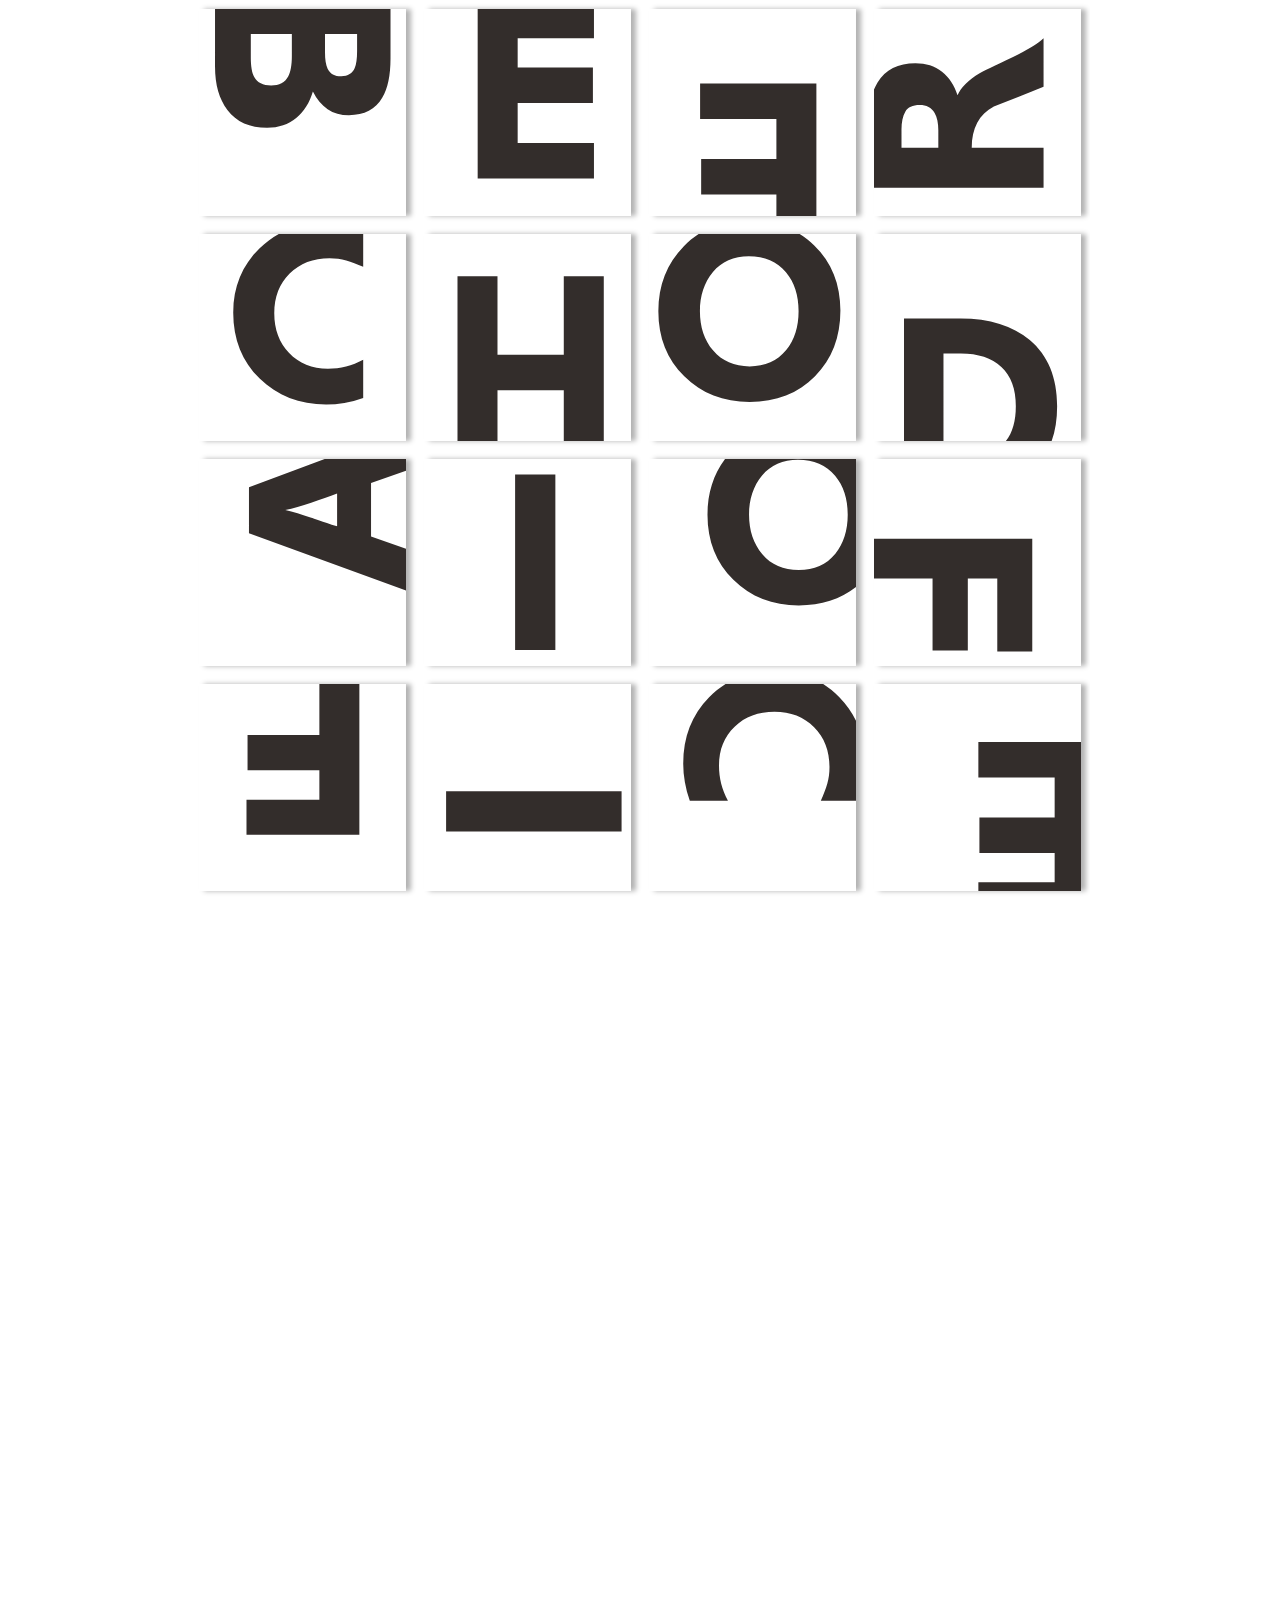
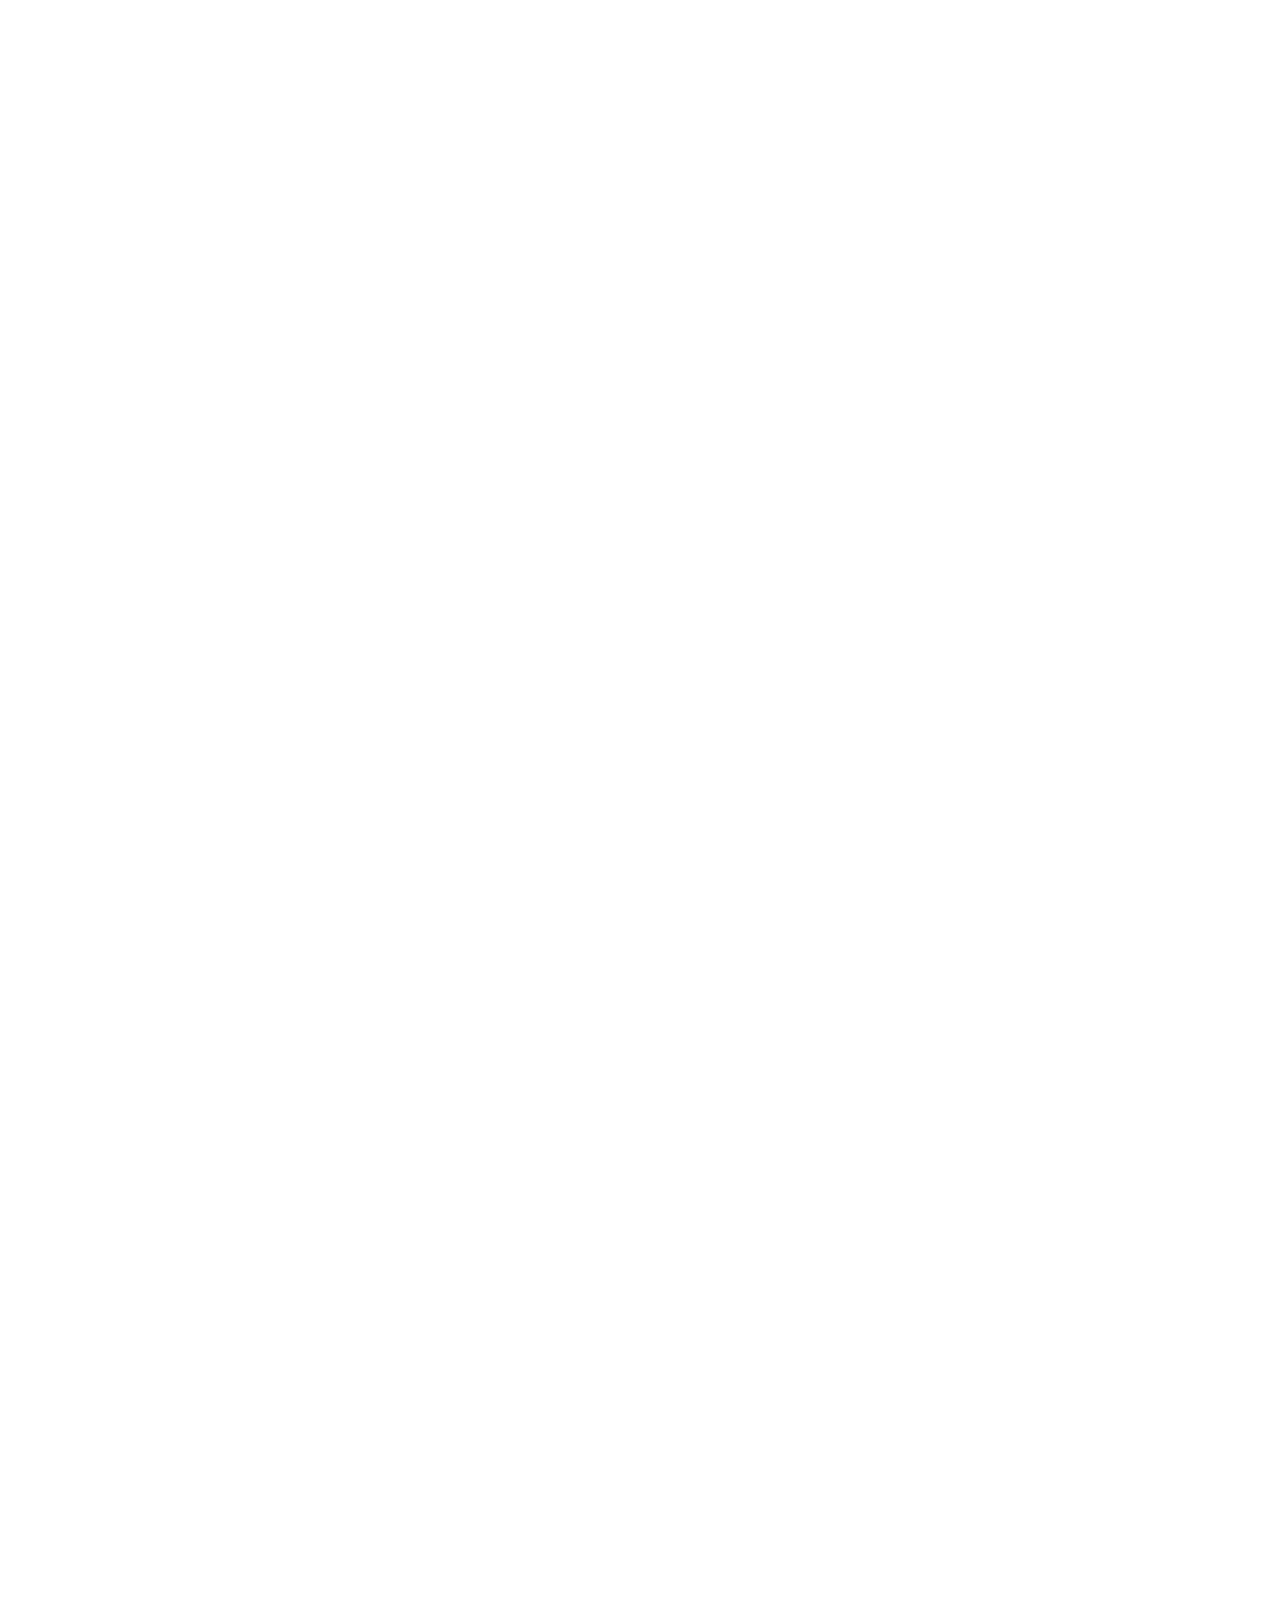
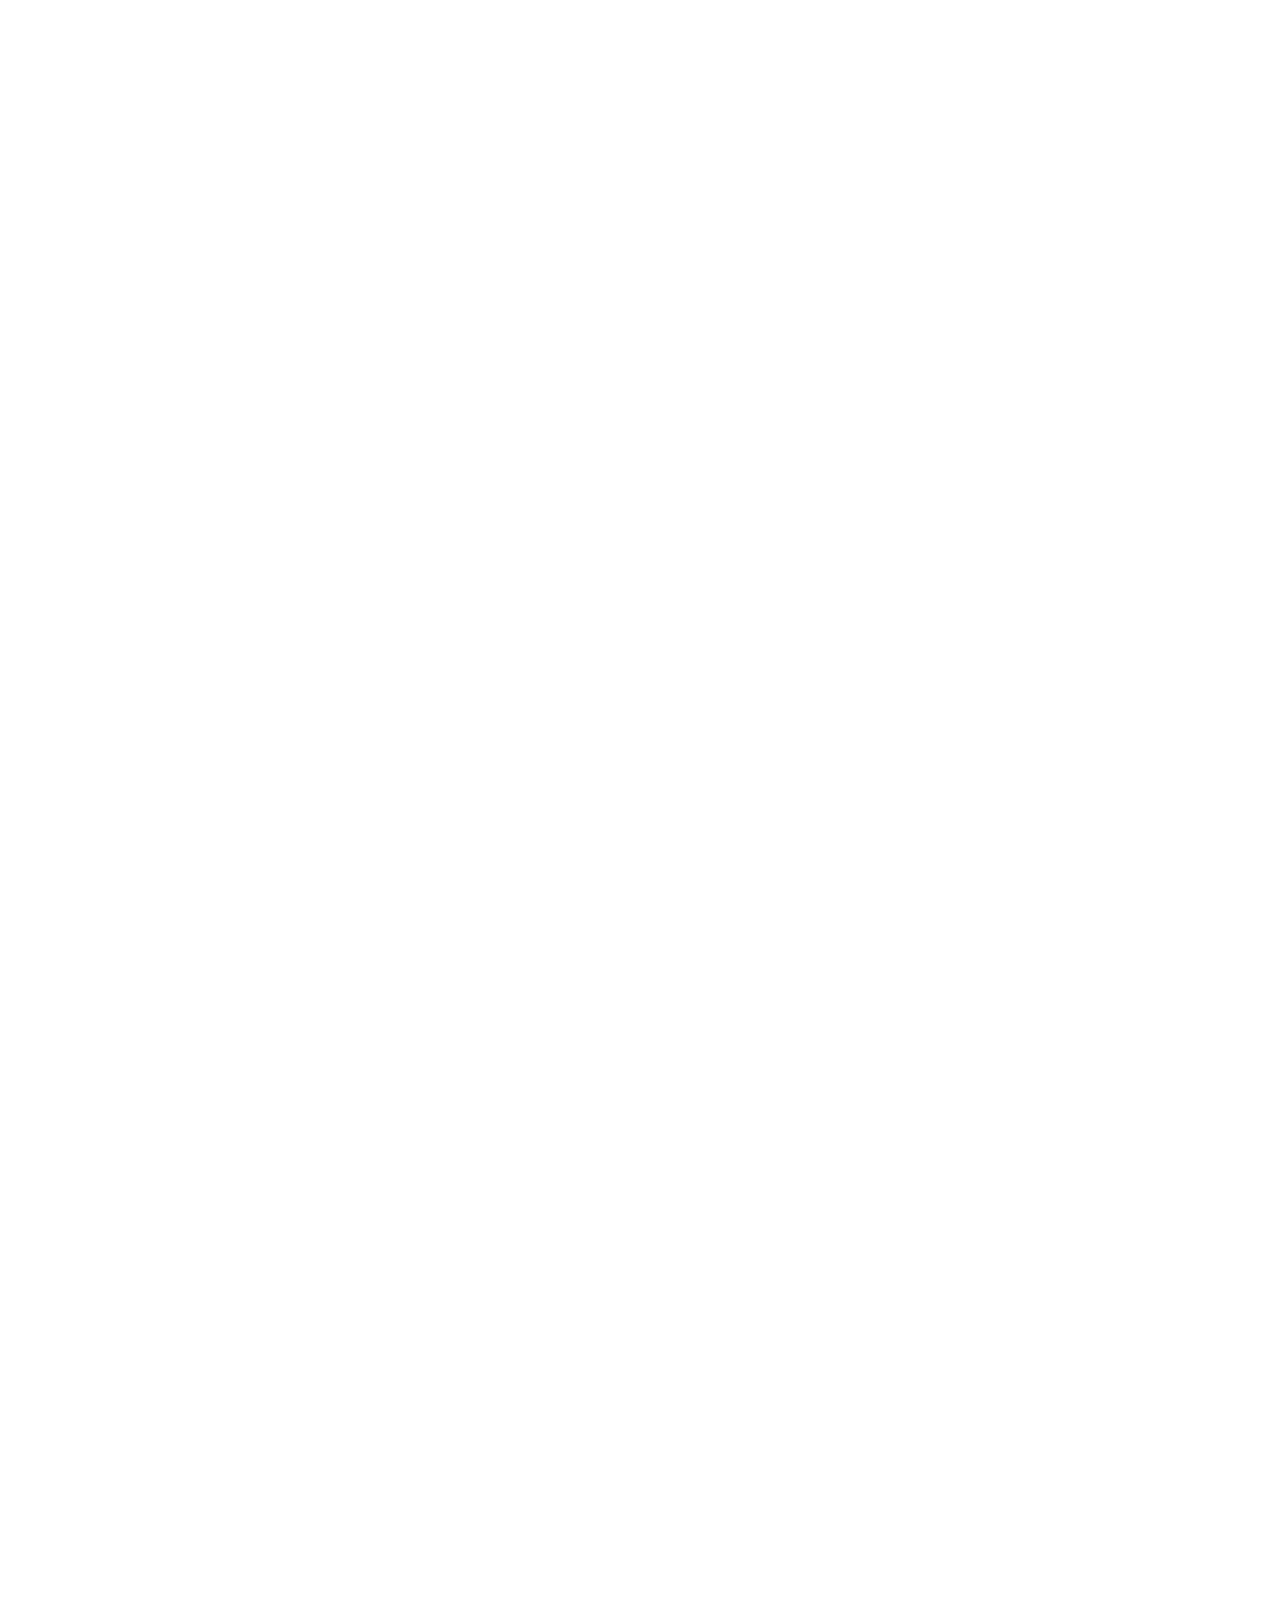
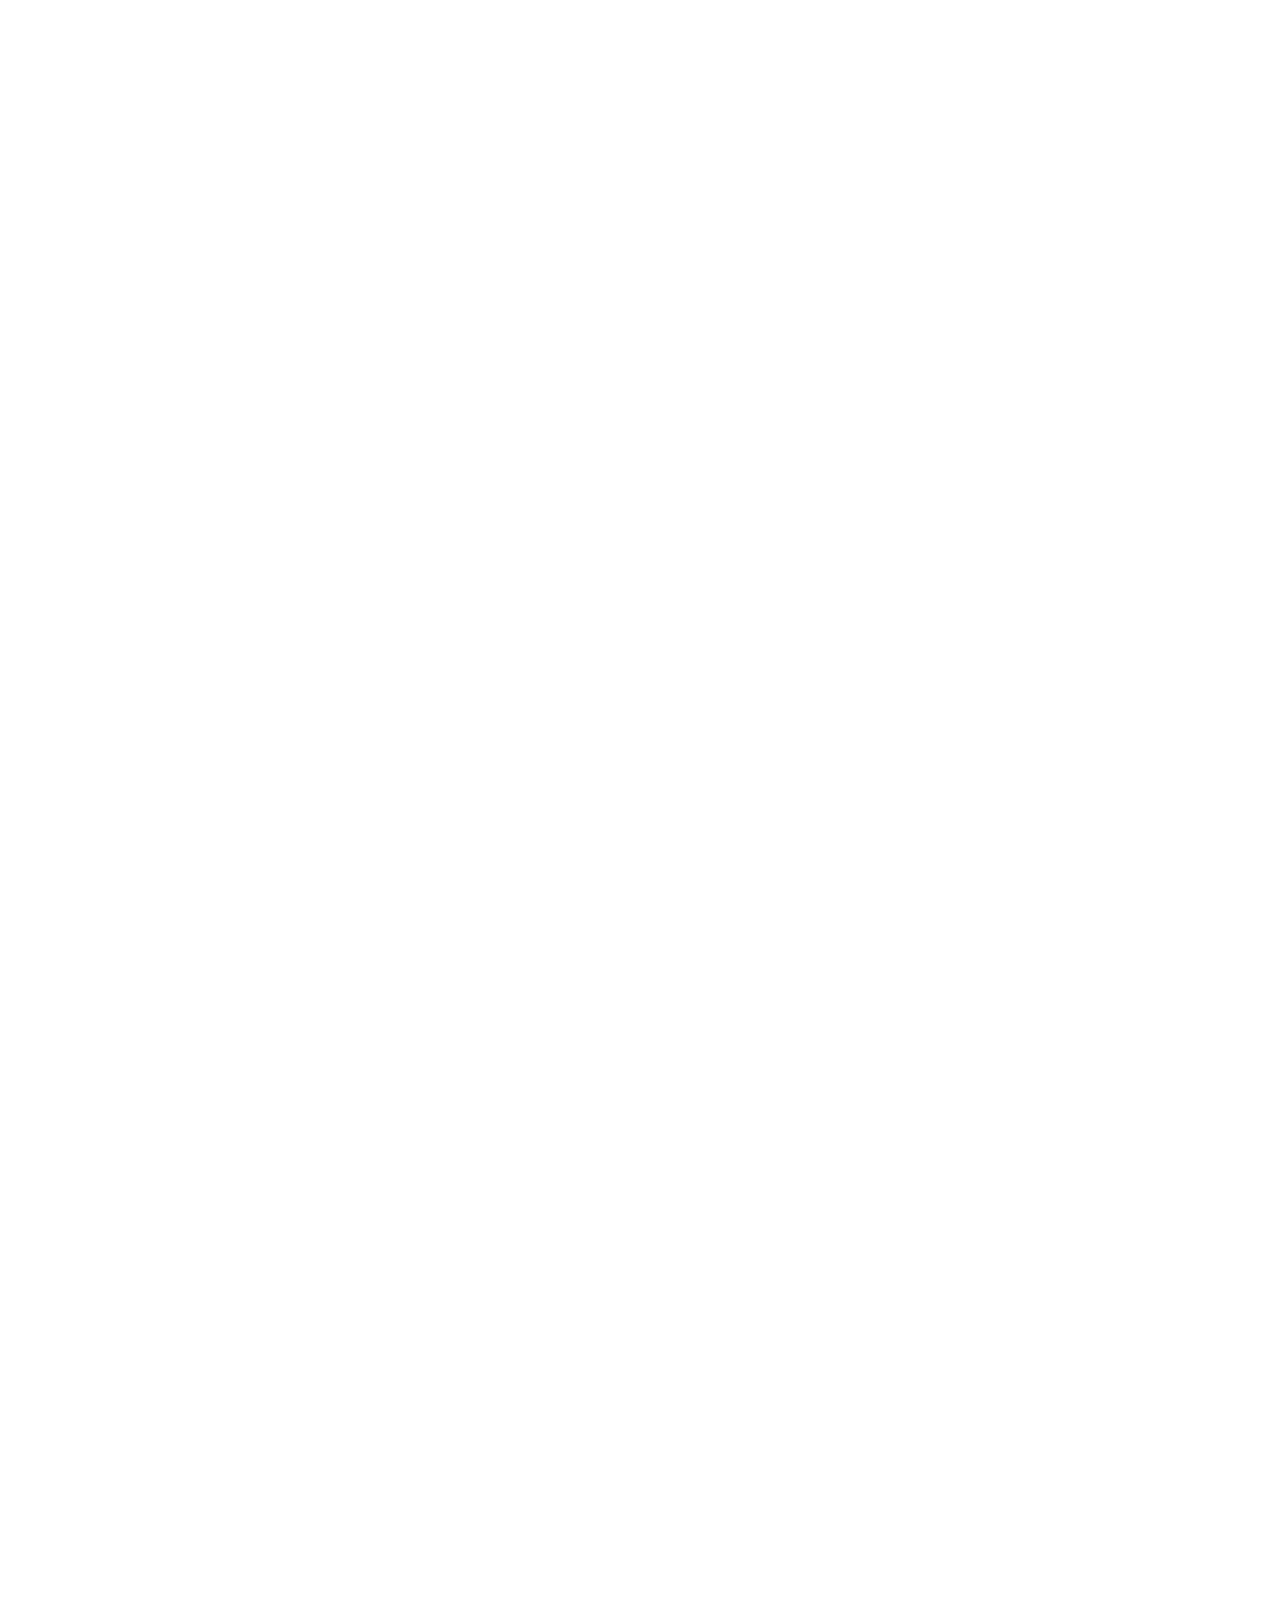
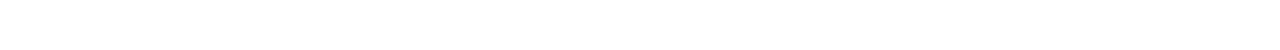
==== index2.html @ d2682ed7 "c" ====
<!DOCTYPE html PUBLIC "-//W3C//DTD XHTML 1.1//EN" "http://www.w3.org/TR/xhtml11/DTD/xhtml11.dtd">
<html xmlns="http://www.w3.org/1999/xhtml" xml:lang="ja">

<head>
    <meta charset="UTF-8">
    <meta name="viewport" content="width=device-width, initial-scale=1.0">
    <meta http-equiv="X-UA-Compatible" content="ie=edge">
    <meta http-equiv="content-language" content="ja">
    <script src="https://cdnjs.cloudflare.com/ajax/libs/jquery/3.2.1/jquery.min.js"></script>
    <script src="./main.js"></script>
    <link href="./style.css" rel="stylesheet">
    <!-- <link href="impress.js/css/impress-demo.css" rel="stylesheet" /> -->
    <link href="https://fonts.googleapis.com/css?family=Comfortaa" rel="stylesheet">
    <script>
        /* ピッチインピッチアウトによる拡大縮小を禁止 */
        document.documentElement.addEventListener('touchstart', function (e) {
            if (e.touches.length >= 2) { e.preventDefault(); }
        }, { passive: false });
        /* ダブルタップによる拡大を禁止 */
        var t = 0;
        document.documentElement.addEventListener('touchend', function (e) {
            var now = new Date().getTime();
            if ((now - t) < 350) {
                e.preventDefault();
            }
            t = now;
        }, false);
    </script>
    <style>
        body,
        input,
        textarea,
        select {
            /* 入力欄にフォーカスが当たっても拡大しない */
            font-size: 17px;
        }
    </style>
</head>

<body>
    <div id="impress">
        <div id="slide1" class="step" data-x="0" data-y="0">
            <!-- <q>Aren’t you just <b>bored</b> with all those slides-based presentations?</q> -->
            <!-- <iframe src="index.html" frameborder="0"></iframe> -->
            <center>
                <div class="panel">
                    <div class="row">
                        <div onclick="toggle(0,0);" class="block b1">
                            <a href="#anchor"></a>
                            <div class="svg-wrapper">
                                <img src="asset/img/brco-1.svg" alt="B">
                            </div>
                        </div>
                        <div onclick="toggle(1,0);" class="block b1">
                            <a href="#anchor"></a>
                            <div class="svg-wrapper">
                                <img src="asset/img/brco-2.svg" alt="E">

                                <!--                   <object type="image/svg"  data="https://dl.dropbox.com/s/feq2gaag3vxsv3z/brco-2.svg"></object> -->
                                <!--                   <svg class="icon"><use xlink:href="#svg7544"/></svg> -->
                            </div>
                        </div>
                        <div onclick="toggle(2,0);" class="block b1">
                            <a href="#anchor"></a>
                            <div class="svg-wrapper">
                                <img src="asset/img/brco-3.svg?dl=0" alt="E">
                            </div>
                        </div>
                        <div onclick="toggle(3,0);" class="block b1">
                            <a href="#anchor"></a>
                            <div class="svg-wrapper">
                                <img src="asset/img/brco-4.svg?dl=0" alt="E">
                            </div>
                        </div>
                    </div>
                    <div class="row">
                        <div onclick="toggle(0,1);" class="block b1">
                            <a href="#anchor"></a>
                            <div class="svg-wrapper">
                                <img src="asset/img/brco-5.svg?dl=0" alt="E">
                            </div>
                        </div>
                        <div onclick="toggle(1,1);" class="block b1">
                            <a href="#anchor"></a>
                            <div class="svg-wrapper">
                                <img src="asset/img/brco-6.svg?dl=0" alt="E">
                            </div>
                        </div>
                        <div onclick="toggle(2,1);" class="block b1">
                            <a href="#anchor"></a>
                            <div class="svg-wrapper">
                                <img src="asset/img/brco-7.svg?dl=0" alt="E">
                            </div>
                        </div>
                        <div onclick="toggle(3,1);" class="block b1">
                            <a href="#anchor"></a>
                            <div class="svg-wrapper">
                                <img src="asset/img/brco-8.svg?dl=0" alt="E">
                            </div>
                        </div>
                    </div>
                    <div class="row">
                        <div onclick="toggle(0,2);" class="block b1">
                            <a href="#anchor"></a>
                            <div class="svg-wrapper">
                                <img src="asset/img/brco-9.svg?dl=0" alt="E">
                            </div>
                        </div>
                        <div onclick="toggle(1,2);" class="block b1">
                            <a href="#anchor"></a>
                            <div class="svg-wrapper">
                                <img src="asset/img/brco-10.svg?dl=0" alt="E">
                            </div>
                        </div>
                        <div onclick="toggle(2,2);" class="block b1">
                            <a href="#anchor"></a>
                            <div class="svg-wrapper">
                                <img src="asset/img/brco-11.svg?dl=0" alt="E">
                            </div>
                        </div>
                        <div onclick="toggle(3,2);" class="block b1">
                            <a href="#anchor"></a>
                            <div class="svg-wrapper">
                                <img src="asset/img/brco-12.svg?dl=0" alt="E">
                            </div>
                        </div>
                    </div>
                    <div class="row">
                        <div onclick="toggle(0,3);" class="block b1">
                            <a href="#anchor"></a>
                            <div class="svg-wrapper">
                                <img src="asset/img/brco-13.svg?dl=0" alt="E">
                            </div>
                        </div>
                        <div onclick="toggle(1,3);" class="block b1">
                            <a href="#anchor"></a>
                            <div class="svg-wrapper">
                                <img src="asset/img/brco-14.svg?dl=0" alt="E">
                            </div>
                        </div>
                        <div onclick="toggle(2,3);" class="block b1">
                            <a href="#anchor"></a>
                            <div class="svg-wrapper">
                                <img src="asset/img/brco-15.svg?dl=0" alt="E">
                            </div>
                        </div>
                        <div onclick="toggle(3,3);" class="block b1">
                            <a href="#anchor"></a>
                            <div class="svg-wrapper">
                                <img src="asset/img/brco-16.svg?dl=0" alt="E">
                            </div>
                        </div>
                    </div>
                </div>
            </center>
        </div>
        <div id="slide2" class="step" data-x="850" data-y="3000" data-rotate="90" data-scale="5">
            <center>
                <span class="try">then you should try</span>
                <h1>impress.js<sup>*</sup></h1>
                <span class="footnote"><sup>*</sup> no rhyme intended</span>
            </center>
        </div>
        <div id="slide3" class="step" data-x="3500" data-y="2100" data-rotate="180" data-scale="6">
            <section>
                <h2>
                    Beer chodai officeについて
                </h2>
            </section>
        </div>

        <div id="slide4" class="step" data-x="2825" data-y="2325" data-z="-3000" data-rotate="300" data-scale="1">
            <section>
                <h2>
                    増永進之介、yoco tune プロフィール
                </h2>
            </section>
        </div>

        <div id="slide5" class="step" data-x="3500" data-y="-850" data-z="0" data-rotate="270" data-scale="6">
            <section>
                <h2 id="anchor">
                    業務内容、料金表
                </h2>
            </section>
        </div>

        <div id="slide6" class="step" data-x="6700" data-y="-300" data-scale="6">
            <section>
                <h2>
                    グッズページ
                </h2>
            </section>
        </div>

        <div id="slide7" class="step" data-x="6300" data-y="2000" data-rotate="20" data-scale="4">
            <section>
                <h2>
                    会社概要
                </h2>
            </section>
        </div>

        <div id="slide8" class="step" data-x="6000" data-y="4000" data-scale="2">
            <section>
                <h2>
                    ｔｕｎｅ投稿ページ（インスタ併用）
                </h2>
                <div class="insta-card"></div>
            </section>
        </div>

        <div id="slide9" class="step" data-x="6200" data-y="4300" data-z="-100" data-rotate-x="-40" data-rotate-y="10"
            data-scale="2">
            <section>
                <h2>
                    最新情報・ブログ的イメージ
                </h2>
            </section>
        </div>

        <div id="slide10" class="step" data-x="3000" data-y="1500" data-z="0" data-scale="10">
            <section>
                <h2>
                    イベント情報
                </h2>
            </section>
        </div>

        <div id="slide11" class="step" data-x="-3500" data-y="-2100" data-rotate="-180" data-scale="-6">
            <section>
                <h2>
                    過去の仕事紹介
                </h2>
            </section>
        </div>

        <div id="slide12" class="step" data-x="-2825" data-y="-2325" data-z="3000" data-rotate="-300" data-scale="-1">
            <section>
                <h2>
                    問い合わせ先
                </h2>
            </section>
        </div>
    </div>
    <script src="impress.js/js/impress.js"></script>
    <script>impress().init();</script>

</body>

</html>
---- style.css ----
html, body {
    font-family: Impact,-apple-system-body, BlinkMacSystemFont, "Helvetica Neue", "Hiragino Sans", "Hiragino Kaku Gothic ProN", "Noto Sans Japanese", "游ゴシック  Medium", "Yu Gothic Medium", "メイリオ", meiryo, sans-serif; 
    height:100%;
  }
  
  h1,h2{
    margin-top:10px;
  }
  
  section {
    clear:both;
    text-align:center;
    position: relative;
    height:100%;
    margin:auto;
    display:block;
    text-align:center;
  }
  center {
    position: absolute;
    left: 0px;
    right: 0px;
    top: 0px;
    bottom: 0px;
    margin: auto;
    max-width: 100%;
    max-height: 100%;
    text-align:center;
    display:table-cell;
    vertical-align: middle;
  }
  
  .container {
    text-align:center;
  }
  /* This text is in Impact */
  .panel { 
      font-family: Impact,Haettenschweiler
      ,Franklin Gothic Bold,Charcoal
      ,Helvetica Inserat
      ,Bitstream Vera Sans Bold
      ,Arial Black,sans serif; 
    font-size: 30vh;
    margin: 0 auto;
    display: block;
    width: 100%;
    max-width:100vh;
    overflow: hidden;
    overflow-x: hidden;
    user-select: none;
    display: inline-block;
    text-align:center;
    position: relative;
    top: 50%;
    -webkit-transform: translateY(-50%); /* Safari用 */
    transform: translateY(-50%);
  }
    
    .row {
      width: 100wmin;
      perspective: 600px;
      overflow: hidden;
      overflow-x: hidden;
    }

  .block {  
    transition: background-color 0.3s, transform 0.2s;
    height: 23%;
    width: 23%;
    margin: 1%;
    float: left;
    overflow: hidden;
    overflow-x: hidden;
    display: inline-block;
    position: relative;
    z-index:-10;
  }
    
  .b1 {
    transform: rotateY(0deg);
    background-color: #000000;
    color:#ffffff;
    box-shadow: 5px 0px 5px 0px rgba(0,0,0,0.3);
  }
    
  .b2 {
    transform: rotateY(180deg);
    background-color: #ffffff;
    box-shadow: 5px 0px 5px 0px rgba(0,0,0,0.3);
  }
  /*   span.blockChar{
        position: absolute;
        top: 0.5em;
        left: 0.7em;
        margin: -0.5em;
        display:block;
        position: absolute;
    } */
      
  .b1:hover {
    background-color: #444444;
    cursor: pointer;
  }
  
  .b2:hover {
    background-color: #bbbbbb;
    cursor: pointer;
  }
  
  .title {
    width: 200px;
    height: 50px;
    color: #ffffff;
    font-size: 55px;
    font-weight: bold;
    font-family: "Comfortaa", Arial;
    display: table-cell;
    vertical-align: middle;
  }
  
  .button {
    cursor: pointer;
    width: 200px;
    height: 50px;
    background-color: #000000;
    border-color: #ffffff;
    border-style: solid;
    border-width: 5px;
    color: #ffffff;
    font-size: 25px;
    font-weight: bold;
    font-family: "Comfortaa", Arial;
    display: table-cell;
    vertical-align: middle;
    border-radius: 5px;
    transition: background-color 0.3s, color 0.3s;
  }
  
  .button:hover {
    background-color: #ffffff;
    color: #000000;
  }
  
  .sidetable {
    padding: 30px 0px;
    height: 200px;
  }
  
  
  #moves {
    width: 200px;
    height: 50px;
    color: #aaaaaa;
    font-size: 30px;
    font-weight: bold;
    font-family: "Comfortaa", Arial;
    display: table-cell;
    vertical-align: middle;
  }
  
  #scrolltop {
    background: rgba(0,0,0,.7);
    text-align: center;
    color: #fff;
    padding: 10px;
    position: fixed;
    right: 15px;
    z-index: 100;
  }
  
  /* インスタカード */
  .insta-card {
  }
  /* */
  .card .card-img-top  {
      box-shadow: 0px 0px 1px 1px rgba(0,0,0,0.1);
  /*     height: 23wmin; */
      width: 23%;
  /*     margin:5px; */
      float: left;
      transition: all 0.5s linear;
      border-top-left-radius: 27%;
      border-top-right-radius: 32%;
      border-bottom-left-radius: 34%;
      border-bottom-right-radius: 26%;  
  }
  .card .card-img-top:hover {
      border-top-left-radius: 0%;
      border-top-right-radius: 0%;
      border-bottom-left-radius: 0%;
      border-bottom-right-radius: 0%;  
  }
  
  .svg-wrapper{
    position: relative;
    width: 100%;
    padding-top: 100%;
  }
  .svg-wrapper svg {
      position: absolute;
      top: 0;
      left: 0;
      width: 100%;
      height: 100%;
    transform-box: fill-box;
  }
  .svg-wrapper img {
      position: absolute;
      top: 0;
      left: 0;
      width: 100%;
      height: 100%;
    transform-box: fill-box;
  }
  .svg-wrapper object {
      position: absolute;
      top: 0;
      left: 0;
      width: 100%;
      height: 100%;
    transform-box: fill-box;
  }
  
.project-list_title {
  text-align: center;
  position: relative;
}
section::before {
  content: '';
  position: relative;
  display: block;
  width: 1px;
  height: 70px;
  margin: 25px auto 0;
  background-color: #D1D1D1;
}

section::after {
  content: '';
  position: relative;
  display: block;
  width: 1px;
  height: 70px;
  margin: 25px auto 0;
  background-color: #D1D1D1;
}

/* to impress */
.step {
  opacity: 0;
  transition: opacity 1s;
  position: relative;
  /* width: 900px; */
  width: 100vw;
  /* padding: 40px; */
  /* margin: 20px auto; */
  margin: 0 auto;
  max-width:100vh;
  height:100vh;
  top: 50%;
  -webkit-transform: translateY(-50%); /* Safari用 */
  transform: translateY(-50%);

  -webkit-box-sizing: border-box;
  -moz-box-sizing:    border-box;
  -ms-box-sizing:     border-box;
  -o-box-sizing:      border-box;
  box-sizing:         border-box;
  font-family: 'PT Serif', georgia, serif;
  -webkit-overflow-scrolling: scroll;
  overflow: scroll;
}
.step.active {
  opacity: 1
}
---- impress.js/css/impress-demo.css ----
/*
    So you like the style of impress.js demo?
    Or maybe you are just curious how it was done?

    You couldn't find a better place to find out!

    Welcome to the stylesheet impress.js demo presentation.

    Please remember that it is not meant to be a part of impress.js and is
    not required by impress.js.
    I expect that anyone creating a presentation for impress.js would create
    their own set of styles.

    But feel free to read through it and learn how to get the most of what
    impress.js provides.

    And let me be your guide.

    Shall we begin?
*/


/*
    We start with a good ol' reset.
    That's the one by Eric Meyer http://meyerweb.com/eric/tools/css/reset/

    You can probably argue if it is needed here, or not, but for sure it
    doesn't do any harm and gives us a fresh start.
*/

html, body, div, span, applet, object, iframe,
h1, h2, h3, h4, h5, h6, p, blockquote, pre,
a, abbr, acronym, address, big, cite, code,
del, dfn, em, img, ins, kbd, q, s, samp,
small, strike, strong, sub, sup, tt, var,
b, u, i, center,
dl, dt, dd, ol, ul, li,
fieldset, form, label, legend,
table, caption, tbody, tfoot, thead, tr, th, td,
article, aside, canvas, details, embed,
figure, figcaption, footer, header, hgroup,
menu, nav, output, ruby, section, summary,
time, mark, audio, video {
    margin: 0;
    padding: 0;
    border: 0;
    font-size: 100%;
    font: inherit;
    vertical-align: baseline;
}

/* HTML5 display-role reset for older browsers */
article, aside, details, figcaption, figure,
footer, header, hgroup, menu, nav, section {
    display: block;
}
body {
    line-height: 1;
}
ol, ul {
    list-style: none;
}
blockquote, q {
    quotes: none;
}
blockquote:before, blockquote:after,
q:before, q:after {
    content: '';
    content: none;
}

table {
    border-collapse: collapse;
    border-spacing: 0;
}

/*
    Now here is when interesting things start to appear.

    We set up <body> styles with default font and nice gradient in the background.
    And yes, there is a lot of repetition there because of -prefixes but we don't
    want to leave anybody behind.
*/
body {
    font-family: 'PT Sans', sans-serif;
    min-height: 740px;

    background: rgb(215, 215, 215);
    background: -webkit-gradient(radial, 50% 50%, 0, 50% 50%, 500, from(rgb(240, 240, 240)), to(rgb(190, 190, 190)));
    background: -webkit-radial-gradient(rgb(240, 240, 240), rgb(190, 190, 190));
    background:    -moz-radial-gradient(rgb(240, 240, 240), rgb(190, 190, 190));
    background:     -ms-radial-gradient(rgb(240, 240, 240), rgb(190, 190, 190));
    background:      -o-radial-gradient(rgb(240, 240, 240), rgb(190, 190, 190));
    background:         radial-gradient(rgb(240, 240, 240), rgb(190, 190, 190));
}

/*
    Now let's bring some text styles back ...
*/
b, strong { font-weight: bold }
i, em { font-style: italic }

/*
    ... and give links a nice look.
*/
/* a {
    color: inherit;
    text-decoration: none;
    padding: 0 0.1em;
    background: rgba(255,255,255,0.5);
    text-shadow: -1px -1px 2px rgba(100,100,100,0.9);
    border-radius: 0.2em;

    -webkit-transition: 0.5s;
    -moz-transition:    0.5s;
    -ms-transition:     0.5s;
    -o-transition:      0.5s;
    transition:         0.5s;
}

a:hover,
a:focus {
    background: rgba(255,255,255,1);
    text-shadow: -1px -1px 2px rgba(100,100,100,0.5);
} */

/*
    Because the main point behind the impress.js demo is to demo impress.js
    we display a fallback message for users with browsers that don't support
    all the features required by it.

    All of the content will be still fully accessible for them, but I want
    them to know that they are missing something - that's what the demo is
    about, isn't it?

    And then we hide the message, when support is detected in the browser.
*/

.fallback-message {
    font-family: sans-serif;
    line-height: 1.3;

    width: 780px;
    padding: 10px 10px 0;
    margin: 20px auto;

    border: 1px solid #E4C652;
    border-radius: 10px;
    background: #EEDC94;
}

.fallback-message p {
    margin-bottom: 10px;
}

.impress-supported .fallback-message {
    display: none;
}

/*
    Now let's style the presentation steps.

    We start with basics to make sure it displays correctly in everywhere ...
*/

.step {
    position: relative;
    width: 900px;
    /* width: 100%; */
    padding: 40px;
    margin: 20px auto;

    -webkit-box-sizing: border-box;
    -moz-box-sizing:    border-box;
    -ms-box-sizing:     border-box;
    -o-box-sizing:      border-box;
    box-sizing:         border-box;

    font-family: 'PT Serif', georgia, serif;
    font-size: 48px;
    line-height: 1.5;
}

/*
    ... and we enhance the styles for impress.js.

    Basically we remove the margin and make inactive steps a little bit transparent.
*/
.impress-enabled .step {
    margin: 0;
    opacity: 0.3;

    -webkit-transition: opacity 1s;
    -moz-transition:    opacity 1s;
    -ms-transition:     opacity 1s;
    -o-transition:      opacity 1s;
    transition:         opacity 1s;
}

.impress-enabled .step.active { opacity: 1 }

/*
    These 'slide' step styles were heavily inspired by HTML5 Slides:
    http://html5slides.googlecode.com/svn/trunk/styles.css

    ;)

    They cover everything what you see on first three steps of the demo.
*/
.slide {
    display: block;

    width: 900px;
    height: 700px;
    padding: 40px 60px;

    background-color: white;
    border: 1px solid rgba(0, 0, 0, .3);
    border-radius: 10px;
    box-shadow: 0 2px 6px rgba(0, 0, 0, .1);

    color: rgb(102, 102, 102);
    text-shadow: 0 2px 2px rgba(0, 0, 0, .1);

    font-family: 'Open Sans', Arial, sans-serif;
    font-size: 30px;
    line-height: 36px;
    letter-spacing: -1px;
}

.slide q {
    display: block;
    font-size: 50px;
    line-height: 72px;

    margin-top: 100px;
}

.slide q strong {
    white-space: nowrap;
}

/*
    And now we start to style each step separately.

    I agree that this may be not the most efficient, object-oriented and
    scalable way of styling, but most of steps have quite a custom look
    and typography tricks here and there, so they had to be styled separately.

    First is the title step with a big <h1> (no room for padding) and some
    3D positioning along Z axis.
*/

#title {
    padding: 0;
}

#title .try {
    font-size: 64px;
    position: absolute;
    top: -0.5em;
    left: 1.5em;

    -webkit-transform: translateZ(20px);
    -moz-transform:    translateZ(20px);
    -ms-transform:     translateZ(20px);
    -o-transform:      translateZ(20px);
    transform:         translateZ(20px);
}

#title h1 {
    font-size: 180px;

    -webkit-transform: translateZ(50px);
    -moz-transform:    translateZ(50px);
    -ms-transform:     translateZ(50px);
    -o-transform:      translateZ(50px);
    transform:         translateZ(50px);
}

#title .footnote {
    font-size: 32px;
}

/*
    Second step is nothing special, just a text with a link, so it doesn't need
    any special styling.

    Let's move to 'big thoughts' with centered text and custom font sizes.
*/
#big {
    width: 600px;
    text-align: center;
    font-size: 60px;
    line-height: 1;
}

#big strong,
#big b {
    display: block;
    font-size: 250px;
    line-height: 250px;
}

#big .thoughts {
    font-size: 90px;
    line-height: 150px;
}

/*
    'Tiny ideas' just need some tiny styling.
*/
#tiny {
    width: 500px;
    text-align: center;
}

/*
    This step has some animated text ...
*/
#ing { width: 500px }

/*
    ... so we define display to `inline-block` to enable transforms and
    transition duration to 0.5s ...
*/
#ing b {
    display: inline-block;
    -webkit-transition: 0.5s;
    -moz-transition:    0.5s;
    -ms-transition:     0.5s;
    -o-transition:      0.5s;
    transition:         0.5s;
}

/*
    ... and we want 'positioning` word to move up a bit when the step gets
    `present` class ...
*/
#ing.present .positioning {
    -webkit-transform: translateY(-10px);
    -moz-transform:    translateY(-10px);
    -ms-transform:     translateY(-10px);
    -o-transform:      translateY(-10px);
    transform:         translateY(-10px);
}

/*
    ... 'rotating' to rotate a quarter of a second later ...
*/
#ing.present .rotating {
    -webkit-transform: rotate(-10deg);
    -moz-transform:    rotate(-10deg);
    -ms-transform:     rotate(-10deg);
    -o-transform:      rotate(-10deg);
    transform:         rotate(-10deg);

    -webkit-transition-delay: 0.25s;
    -moz-transition-delay:    0.25s;
    -ms-transition-delay:     0.25s;
    -o-transition-delay:      0.25s;
    transition-delay:         0.25s;
}

/*
    ... and 'scaling' to scale down after another quarter of a second.
*/
#ing.present .scaling {
    -webkit-transform: scale(0.7);
    -moz-transform:    scale(0.7);
    -ms-transform:     scale(0.7);
    -o-transform:      scale(0.7);
    transform:         scale(0.7);

    -webkit-transition-delay: 0.5s;
    -moz-transition-delay:    0.5s;
    -ms-transition-delay:     0.5s;
    -o-transition-delay:      0.5s;
    transition-delay:         0.5s;
}

/*
    The 'imagination' step is again some boring font-sizing.
*/

#imagination {
    width: 600px;
}

#imagination .imagination {
    font-size: 78px;
}

/*
    There is nothing really special about 'use the source, Luke' step, too,
    except maybe of the Yoda background.

    As you can see below I've 'hard-coded' it in data URL.
    That's not the best way to serve images, but because that's just this one
    I decided it will be OK to have it this way.

    Just make sure you don't blindly copy this approach.
*/
#source {
    width: 700px;
    padding-bottom: 300px;

    /* Yoda Icon :: Pixel Art from Star Wars http://www.pixeljoint.com/pixelart/1423.htm */
    background-image: url([data-uri]);
    background-position: bottom right;
    background-repeat: no-repeat;
}

#source q {
    font-size: 60px;
}

/*
    And the "it's in 3D" step again brings some 3D typography - just for fun.

    Because we want to position <span> elements in 3D we set transform-style to
    `preserve-3d` on the paragraph.
    It is not needed by webkit browsers, but it is in Firefox. It's hard to say
    which behaviour is correct as 3D transforms spec is not very clear about it.
*/
#its-in-3d p {
    -webkit-transform-style: preserve-3d;
    -moz-transform-style:    preserve-3d; /* Y U need this Firefox?! */
    -ms-transform-style:     preserve-3d;
    -o-transform-style:      preserve-3d;
    transform-style:         preserve-3d;
}

/*
    Below we position each word separately along Z axis and we want it to transition
    to default position in 0.5s when the step gets `present` class.

    Quite a simple idea, but lot's of styles and prefixes.
*/
#its-in-3d span,
#its-in-3d b {
    display: inline-block;
    -webkit-transform: translateZ(40px);
    -moz-transform:    translateZ(40px);
    -ms-transform:     translateZ(40px);
    -o-transform:      translateZ(40px);
     transform:        translateZ(40px);

    -webkit-transition: 0.5s;
    -moz-transition:    0.5s;
    -ms-transition:     0.5s;
    -o-transition:      0.5s;
    transition:         0.5s;
}

#its-in-3d .have {
    -webkit-transform: translateZ(-40px);
    -moz-transform:    translateZ(-40px);
    -ms-transform:     translateZ(-40px);
    -o-transform:      translateZ(-40px);
    transform:         translateZ(-40px);
}

#its-in-3d .you {
    -webkit-transform: translateZ(20px);
    -moz-transform:    translateZ(20px);
    -ms-transform:     translateZ(20px);
    -o-transform:      translateZ(20px);
    transform:         translateZ(20px);
}

#its-in-3d .noticed {
    -webkit-transform: translateZ(-40px);
    -moz-transform:    translateZ(-40px);
    -ms-transform:     translateZ(-40px);
    -o-transform:      translateZ(-40px);
    transform:         translateZ(-40px);
}

#its-in-3d .its {
    -webkit-transform: translateZ(60px);
    -moz-transform:    translateZ(60px);
    -ms-transform:     translateZ(60px);
    -o-transform:      translateZ(60px);
    transform:         translateZ(60px);
}

#its-in-3d .in {
    -webkit-transform: translateZ(-10px);
    -moz-transform:    translateZ(-10px);
    -ms-transform:     translateZ(-10px);
    -o-transform:      translateZ(-10px);
    transform:         translateZ(-10px);
}

#its-in-3d .footnote {
    font-size: 32px;

    -webkit-transform: translateZ(-10px);
    -moz-transform:    translateZ(-10px);
    -ms-transform:     translateZ(-10px);
    -o-transform:      translateZ(-10px);
    transform:         translateZ(-10px);
}

#its-in-3d.present span,
#its-in-3d.present b {
    -webkit-transform: translateZ(0px);
    -moz-transform:    translateZ(0px);
    -ms-transform:     translateZ(0px);
    -o-transform:      translateZ(0px);
    transform:         translateZ(0px);
}

/*
    The last step is an overview.
    There is no content in it, so we make sure it's not visible because we want
    to be able to click on other steps.

*/
#overview { display: none }

/*
    We also make other steps visible and give them a pointer cursor using the
    `impress-on-` class.
*/
.impress-on-overview .step {
    opacity: 1;
    cursor: pointer;
}

/*
    This version of impress.js supports plugins, and in particular, a UI toolbar
    plugin that allows easy navigation between steps and autoplay.
*/
.impress-enabled div#impress-toolbar {
    position: fixed;
    right: 1px;
    bottom: 1px;
    opacity: 0.6;
}
.impress-enabled div#impress-toolbar > span {
    margin-right: 10px;
}

/*
    With help from the mouse-timeout plugin, we can hide the toolbar and
    have it show only when you move/click/touch the mouse.
*/
body.impress-mouse-timeout div#impress-toolbar {
    display: none;
}

/*
    In fact, we can hide the mouse cursor itself too, when mouse isn't used.
*/
body.impress-mouse-timeout {
    cursor: none;
}


/*
    Now, when we have all the steps styled let's give users a hint how to navigate
    around the presentation.

    The best way to do this would be to use JavaScript, show a delayed hint for a
    first time users, then hide it and store a status in cookie or localStorage...

    But I wanted to have some CSS fun and avoid additional scripting...

    Let me explain it first, so maybe the transition magic will be more readable
    when you read the code.

    First of all I wanted the hint to appear only when user is idle for a while.
    You can't detect the 'idle' state in CSS, but I delayed a appearing of the
    hint by 5s using transition-delay.

    You also can't detect in CSS if the user is a first-time visitor, so I had to
    make an assumption that I'll only show the hint on the first step. And when
    the step is changed hide the hint, because I can assume that user already
    knows how to navigate.

    To summarize it - hint is shown when the user is on the first step for longer
    than 5 seconds.

    The other problem I had was caused by the fact that I wanted the hint to fade
    in and out. It can be easily achieved by transitioning the opacity property.
    But that also meant that the hint was always on the screen, even if totally
    transparent. It covered part of the screen and you couldn't correctly clicked
    through it.
    Unfortunately you cannot transition between display `block` and `none` in pure
    CSS, so I needed a way to not only fade out the hint but also move it out of
    the screen.

    I solved this problem by positioning the hint below the bottom of the screen
    with CSS transform and moving it up to show it. But I also didn't want this move
    to be visible. I wanted the hint only to fade in and out visually, so I delayed
    the fade in transition, so it starts when the hint is already in its correct
    position on the screen.

    I know, it sounds complicated ... maybe it would be easier with the code?
*/

.hint {
    /*
        We hide the hint until presentation is started and from browsers not supporting
        impress.js, as they will have a linear scrollable view ...
    */
    display: none;

    /*
        ... and give it some fixed position and nice styles.
    */
    position: fixed;
    left: 0;
    right: 0;
    bottom: 200px;

    background: rgba(0,0,0,0.5);
    color: #EEE;
    text-align: center;

    font-size: 50px;
    padding: 20px;

    z-index: 100;

    /*
        By default we don't want the hint to be visible, so we make it transparent ...
    */
    opacity: 0;

    /*
        ... and position it below the bottom of the screen (relative to it's fixed position)
    */
    -webkit-transform: translateY(400px);
    -moz-transform:    translateY(400px);
    -ms-transform:     translateY(400px);
    -o-transform:      translateY(400px);
    transform:         translateY(400px);

    /*
        Now let's imagine that the hint is visible and we want to fade it out and move out
        of the screen.

        So we define the transition on the opacity property with 1s duration and another
        transition on transform property delayed by 1s so it will happen after the fade out
        on opacity finished.

        This way user will not see the hint moving down.
    */
    -webkit-transition: opacity 1s, -webkit-transform 0.5s 1s;
    -moz-transition:    opacity 1s,    -moz-transform 0.5s 1s;
    -ms-transition:     opacity 1s,     -ms-transform 0.5s 1s;
    -o-transition:      opacity 1s,      -o-transform 0.5s 1s;
    transition:         opacity 1s,         transform 0.5s 1s;
}

/*
    Now we 'enable' the hint when presentation is initialized ...
*/
.impress-enabled .hint { display: block }

/*
    ... and we will show it when the first step (with id 'bored') is active.
*/
.impress-on-bored .hint {
    /*
        We remove the transparency and position the hint in its default fixed
        position.
    */
    opacity: 1;

    -webkit-transform: translateY(0px);
    -moz-transform:    translateY(0px);
    -ms-transform:     translateY(0px);
    -o-transform:      translateY(0px);
    transform:         translateY(0px);

    /*
        Now for fade in transition we have the oposite situation from the one
        above.

        First after 4.5s delay we animate the transform property to move the hint
        into its correct position and after that we fade it in with opacity
        transition.
    */
    -webkit-transition: opacity 1s 5s, -webkit-transform 0.5s 4.5s;
    -moz-transition:    opacity 1s 5s,    -moz-transform 0.5s 4.5s;
    -ms-transition:     opacity 1s 5s,     -ms-transform 0.5s 4.5s;
    -o-transition:      opacity 1s 5s,      -o-transform 0.5s 4.5s;
    transition:         opacity 1s 5s,         transform 0.5s 4.5s;
}

/*
    And as the last thing there is a workaround for quite strange bug.
    It happens a lot in Chrome. I don't remember if I've seen it in Firefox.

    Sometimes the element positioned in 3D (especially when it's moved back
    along Z axis) is not clickable, because it falls 'behind' the <body>
    element.

    To prevent this, I decided to make <body> non clickable by setting
    pointer-events property to `none` value.
    Value if this property is inherited, so to make everything else clickable
    I bring it back on the #impress element.

    If you want to know more about `pointer-events` here are some docs:
    https://developer.mozilla.org/en/CSS/pointer-events

    There is one very important thing to notice about this workaround - it makes
    everything 'unclickable' except what's in #impress element.

    So use it wisely ... or don't use at all.
*/
.impress-enabled                          { pointer-events: none }
.impress-enabled #impress                 { pointer-events: auto }
.impress-enabled #impress-toolbar         { pointer-events: auto }
.impress-enabled #impress-console-button  { pointer-events: auto }
/*
    There is one funny thing I just realized.

    Thanks to this workaround above everything except #impress element is invisible
    for click events. That means that the hint element is also not clickable.
    So basically all of this transforms and delayed transitions trickery was probably
    not needed at all...

    But it was fun to learn about it, wasn't it?
*/

/*
    That's all I have for you in this file.
    Thanks for reading. I hope you enjoyed it at least as much as I enjoyed writing it
    for you.
*/
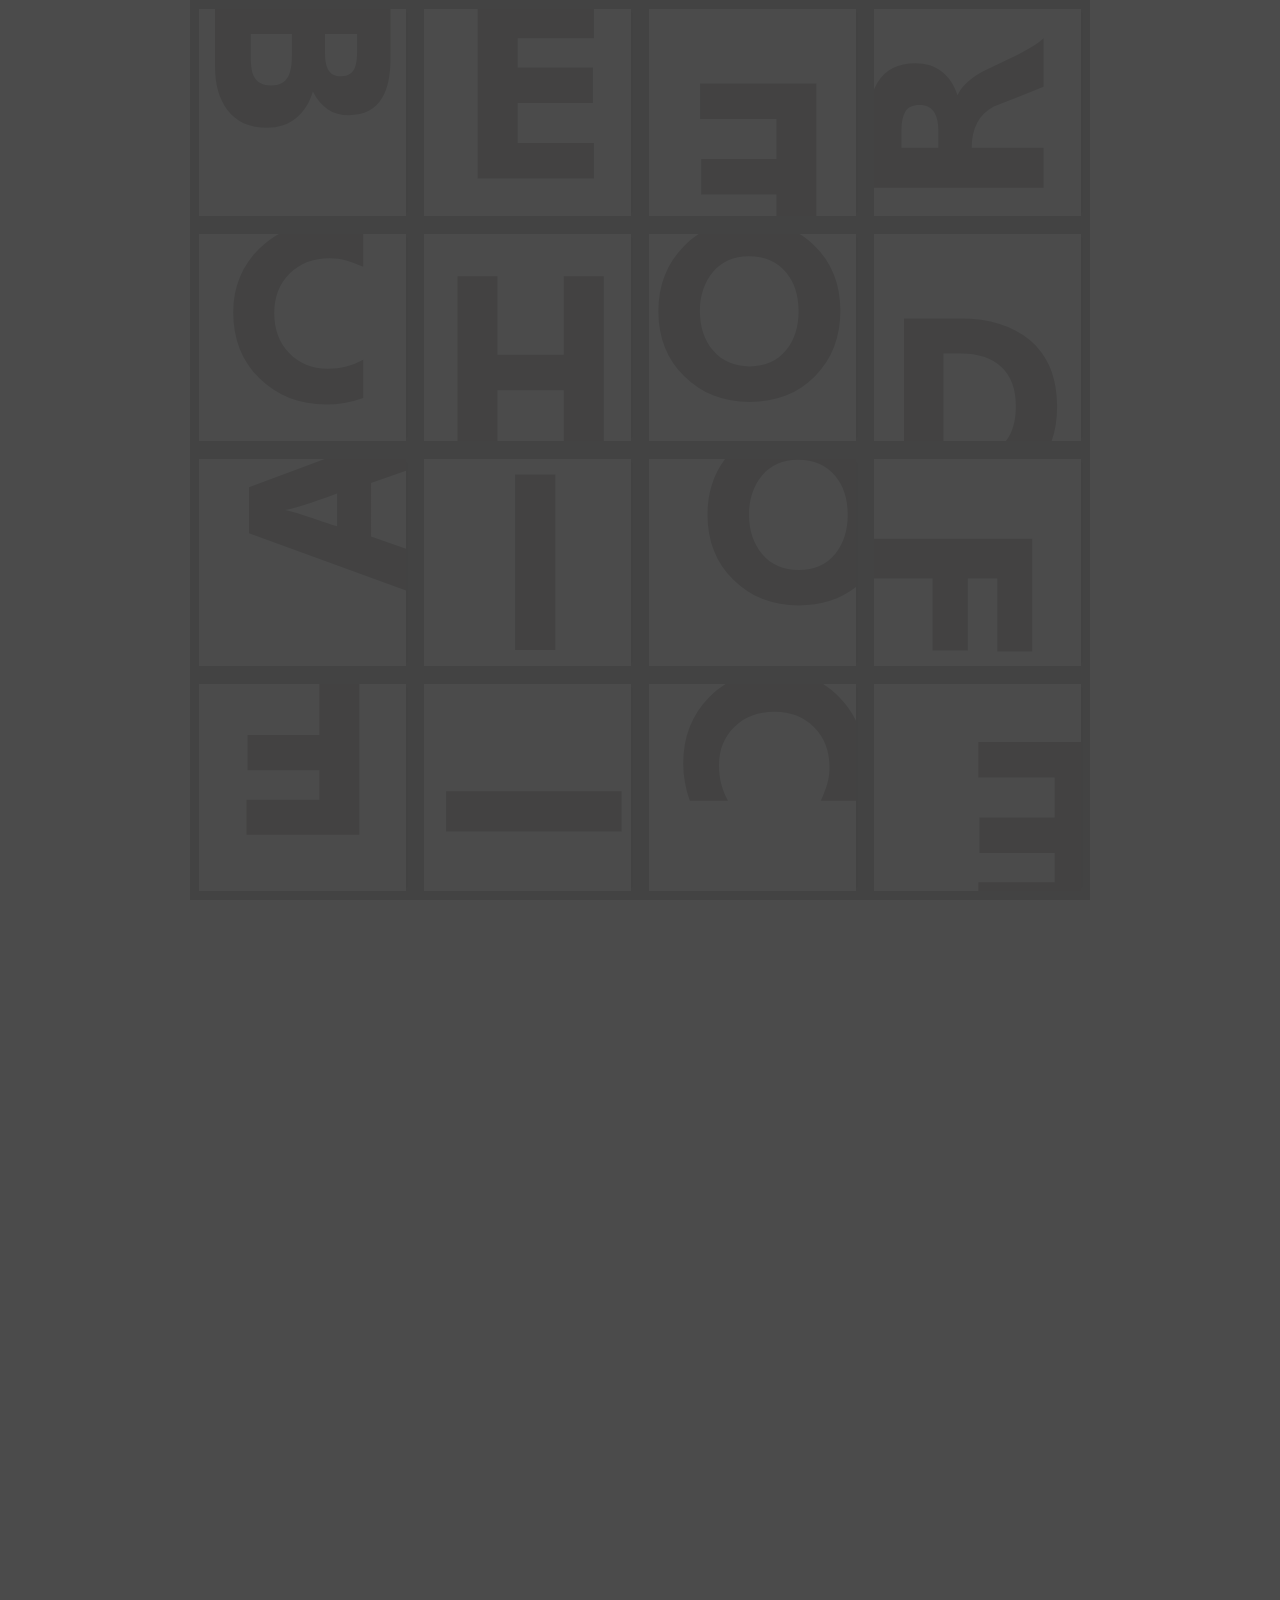
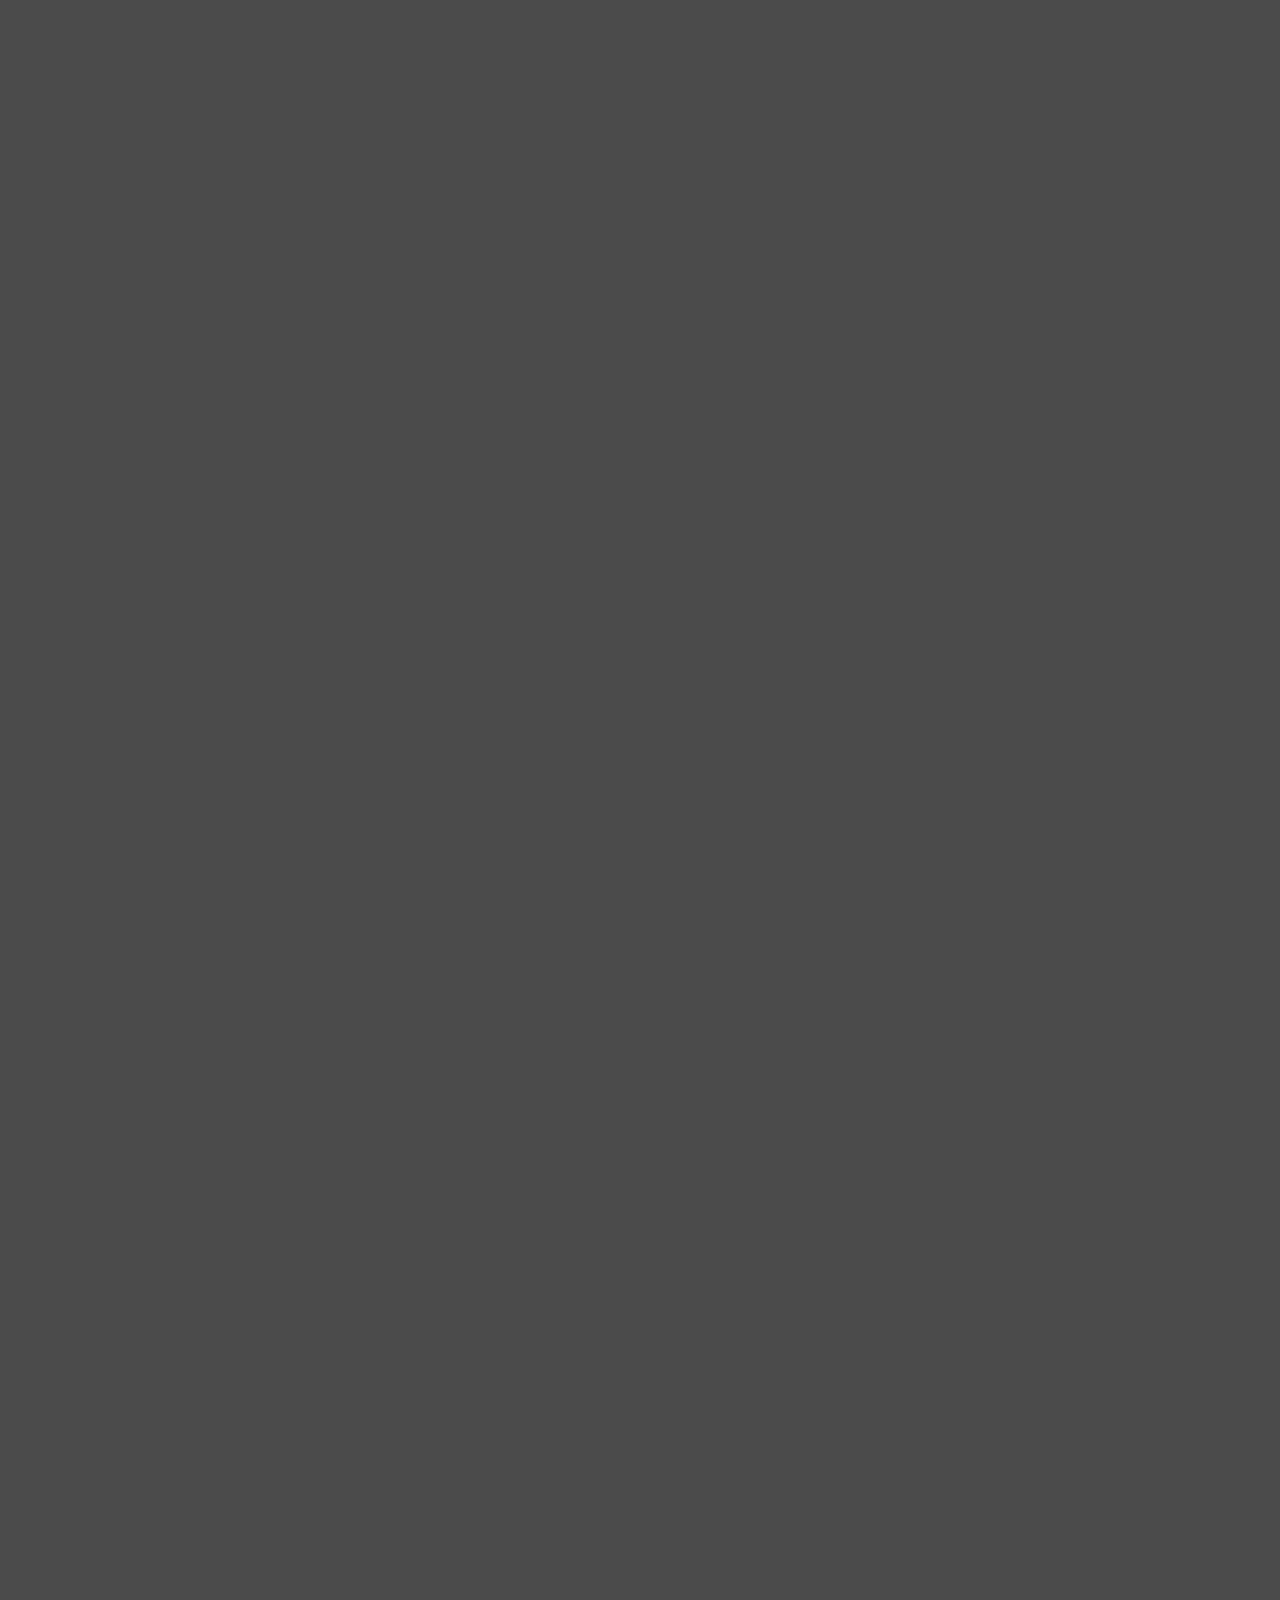
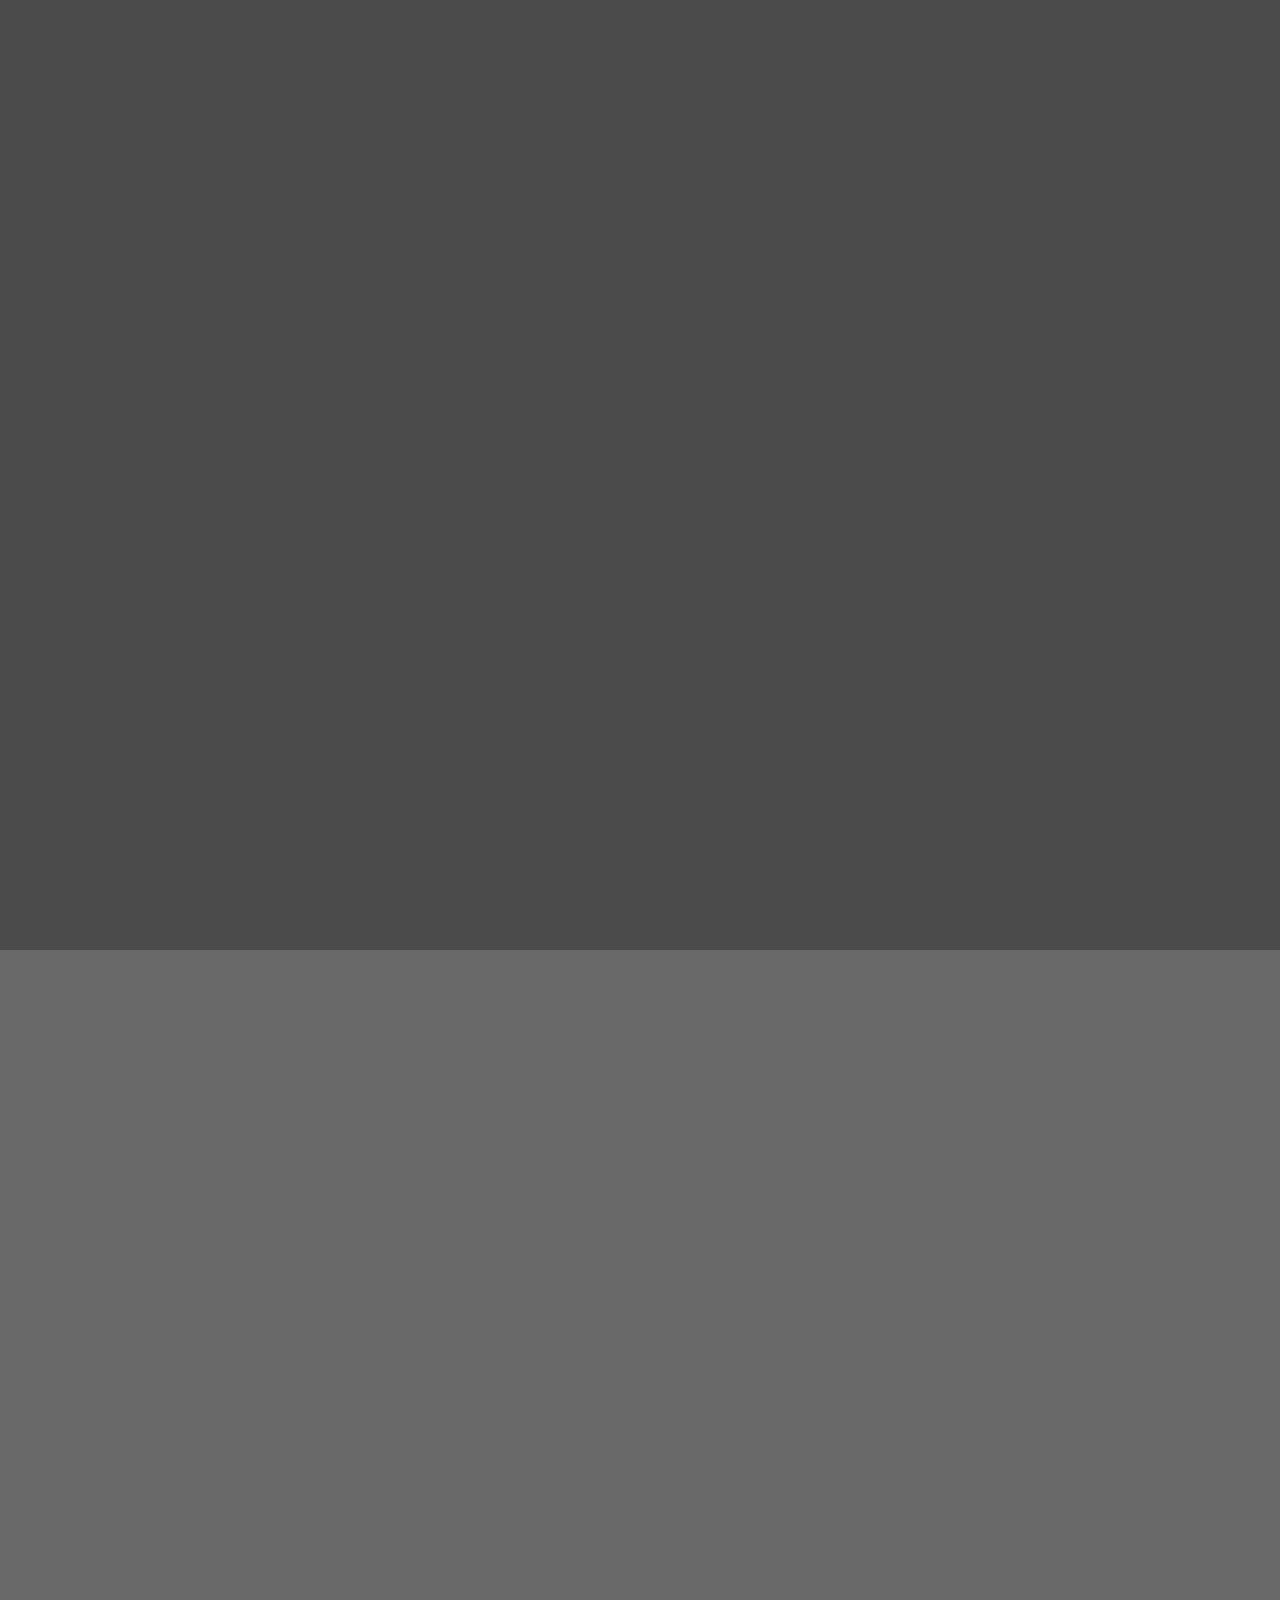
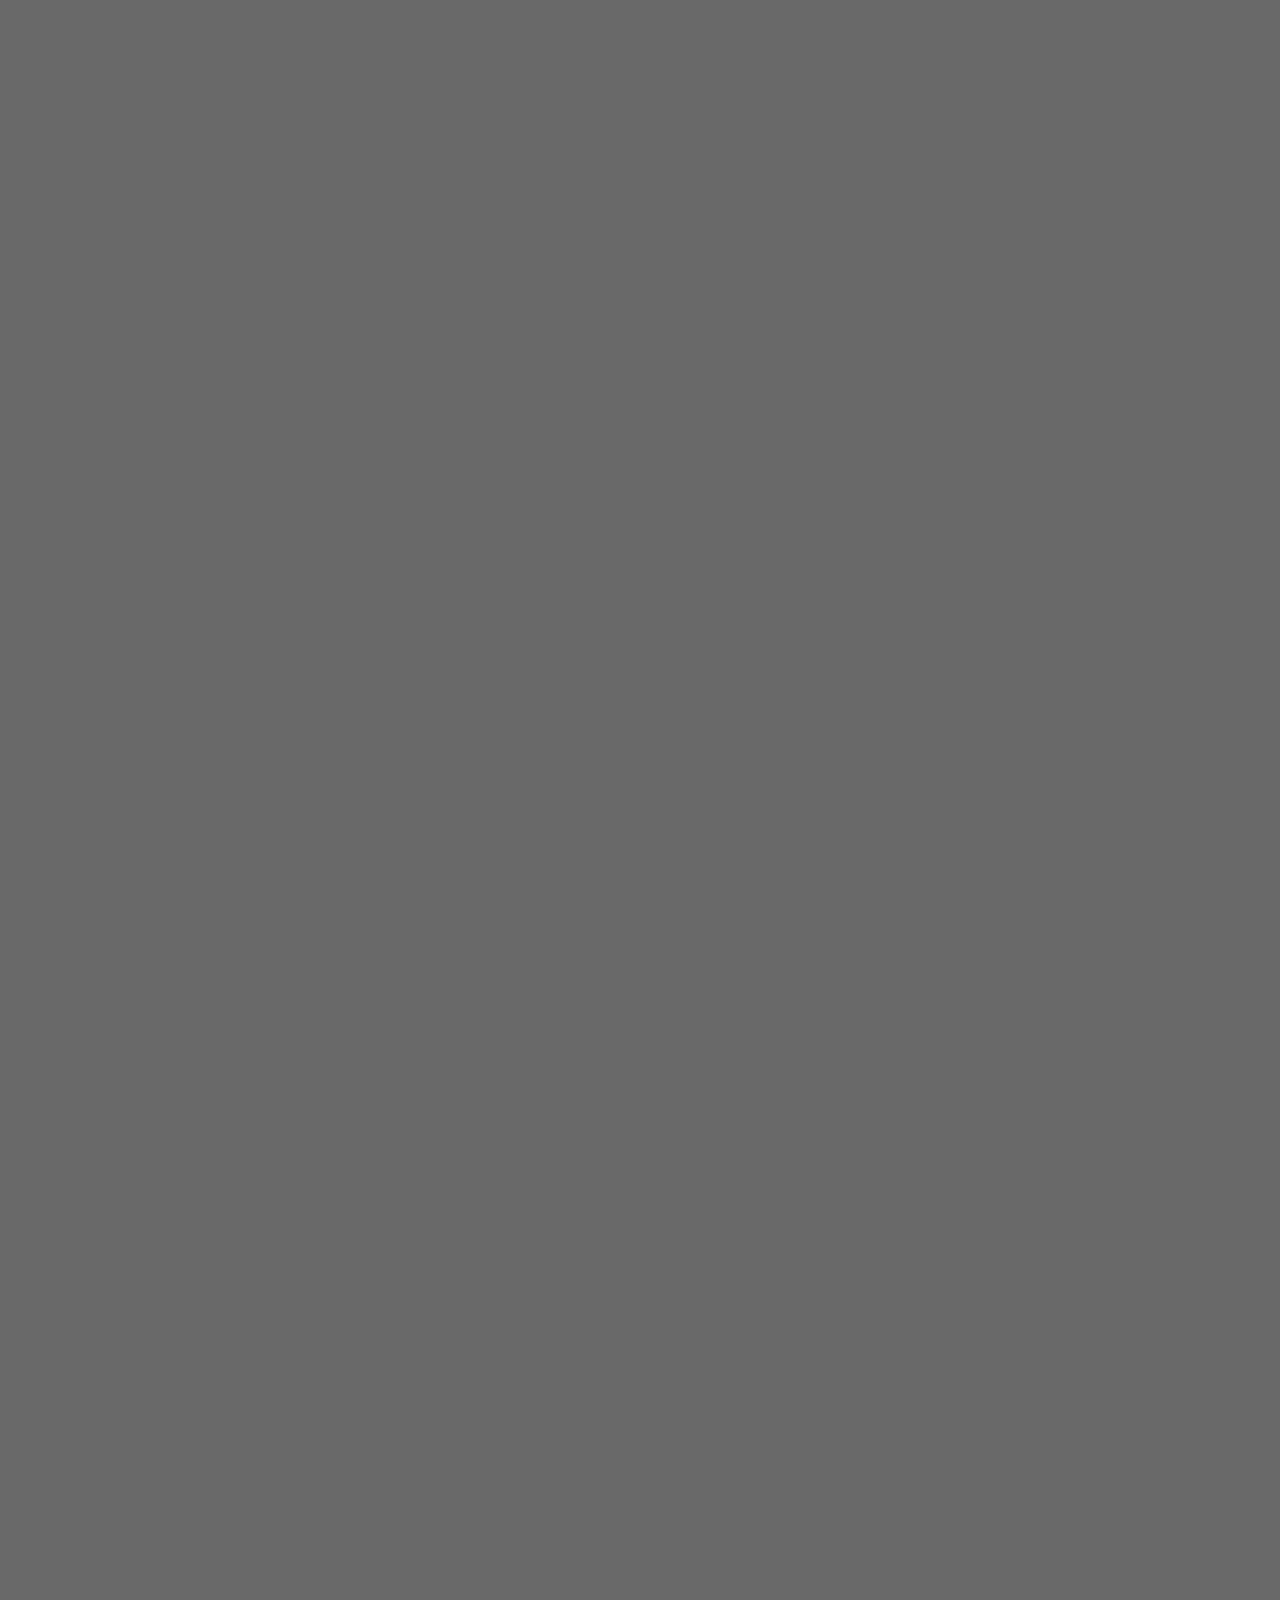
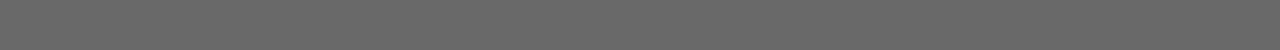
==== commit bf851b36: "c" ====
--- a/index2.html
+++ b/index2.html
@@ -3,7 +3,7 @@
 
 <head>
     <meta charset="UTF-8">
-    <meta name="viewport" content="width=device-width, initial-scale=1.0">
+    <meta name="viewport" content="width=device-width,initial-scale=1,user-scalable=no" />
     <meta http-equiv="X-UA-Compatible" content="ie=edge">
     <meta http-equiv="content-language" content="ja">
     <script src="https://cdnjs.cloudflare.com/ajax/libs/jquery/3.2.1/jquery.min.js"></script>
@@ -11,30 +11,6 @@
     <link href="./style.css" rel="stylesheet">
     <!-- <link href="impress.js/css/impress-demo.css" rel="stylesheet" /> -->
     <link href="https://fonts.googleapis.com/css?family=Comfortaa" rel="stylesheet">
-    <script>
-        /* ピッチインピッチアウトによる拡大縮小を禁止 */
-        document.documentElement.addEventListener('touchstart', function (e) {
-            if (e.touches.length >= 2) { e.preventDefault(); }
-        }, { passive: false });
-        /* ダブルタップによる拡大を禁止 */
-        var t = 0;
-        document.documentElement.addEventListener('touchend', function (e) {
-            var now = new Date().getTime();
-            if ((now - t) < 350) {
-                e.preventDefault();
-            }
-            t = now;
-        }, false);
-    </script>
-    <style>
-        body,
-        input,
-        textarea,
-        select {
-            /* 入力欄にフォーカスが当たっても拡大しない */
-            font-size: 17px;
-        }
-    </style>
 </head>
 
 <body>
@@ -61,7 +37,7 @@
                             </div>
                         </div>
                         <div onclick="toggle(2,0);" class="block b1">
-                            <a href="#anchor"></a>
+                            <a href="#anchor" onclick="impress().prev(); return false;"></a>
                             <div class="svg-wrapper">
                                 <img src="asset/img/brco-3.svg?dl=0" alt="E">
                             </div>
@@ -154,18 +130,18 @@
                 </div>
             </center>
         </div>
-        <div id="slide2" class="step" data-x="850" data-y="3000" data-rotate="90" data-scale="5">
-            <center>
+        <!-- <div id="slide2" class="step skip" data-x="10" data-y="10" data-z="300" data-rotate-x="-40" data-rotate-y="80"
+            data-scale="6">
+            <div class="insta-card"></div>
+        </div> -->
+        <div id="slide3" class="step" data-x="2000" data-y="1000" data-rotate="180" data-scale="6">
+            <section>
+                <h2>
+                    Beer chodai officeについて
+                </h2>
                 <span class="try">then you should try</span>
                 <h1>impress.js<sup>*</sup></h1>
                 <span class="footnote"><sup>*</sup> no rhyme intended</span>
-            </center>
-        </div>
-        <div id="slide3" class="step" data-x="3500" data-y="2100" data-rotate="180" data-scale="6">
-            <section>
-                <h2>
-                    Beer chodai officeについて
-                </h2>
             </section>
         </div>
 
--- a/style.css
+++ b/style.css
@@ -1,6 +1,8 @@
 html, body {
     font-family: Impact,-apple-system-body, BlinkMacSystemFont, "Helvetica Neue", "Hiragino Sans", "Hiragino Kaku Gothic ProN", "Noto Sans Japanese", "游ゴシック  Medium", "Yu Gothic Medium", "メイリオ", meiryo, sans-serif; 
     height:100%;
+    overflow-x : hidden;
+    -webkit-overflow-scrolling: touch;
   }
   
   h1,h2{
@@ -247,8 +249,8 @@
 
 /* to impress */
 .step {
-  opacity: 0;
-  transition: opacity 1s;
+  opacity: 0.8;
+  transition: opacity 0.5s;
   position: relative;
   /* width: 900px; */
   width: 100vw;
@@ -269,7 +271,12 @@
   font-family: 'PT Serif', georgia, serif;
   -webkit-overflow-scrolling: scroll;
   overflow: scroll;
+  background-color: #444444;
 }
 .step.active {
-  opacity: 1
+  opacity: 1;
+  transition: opacity 0.5s;
+}
+#impress {
+  /* overflow: hidden;  */
 }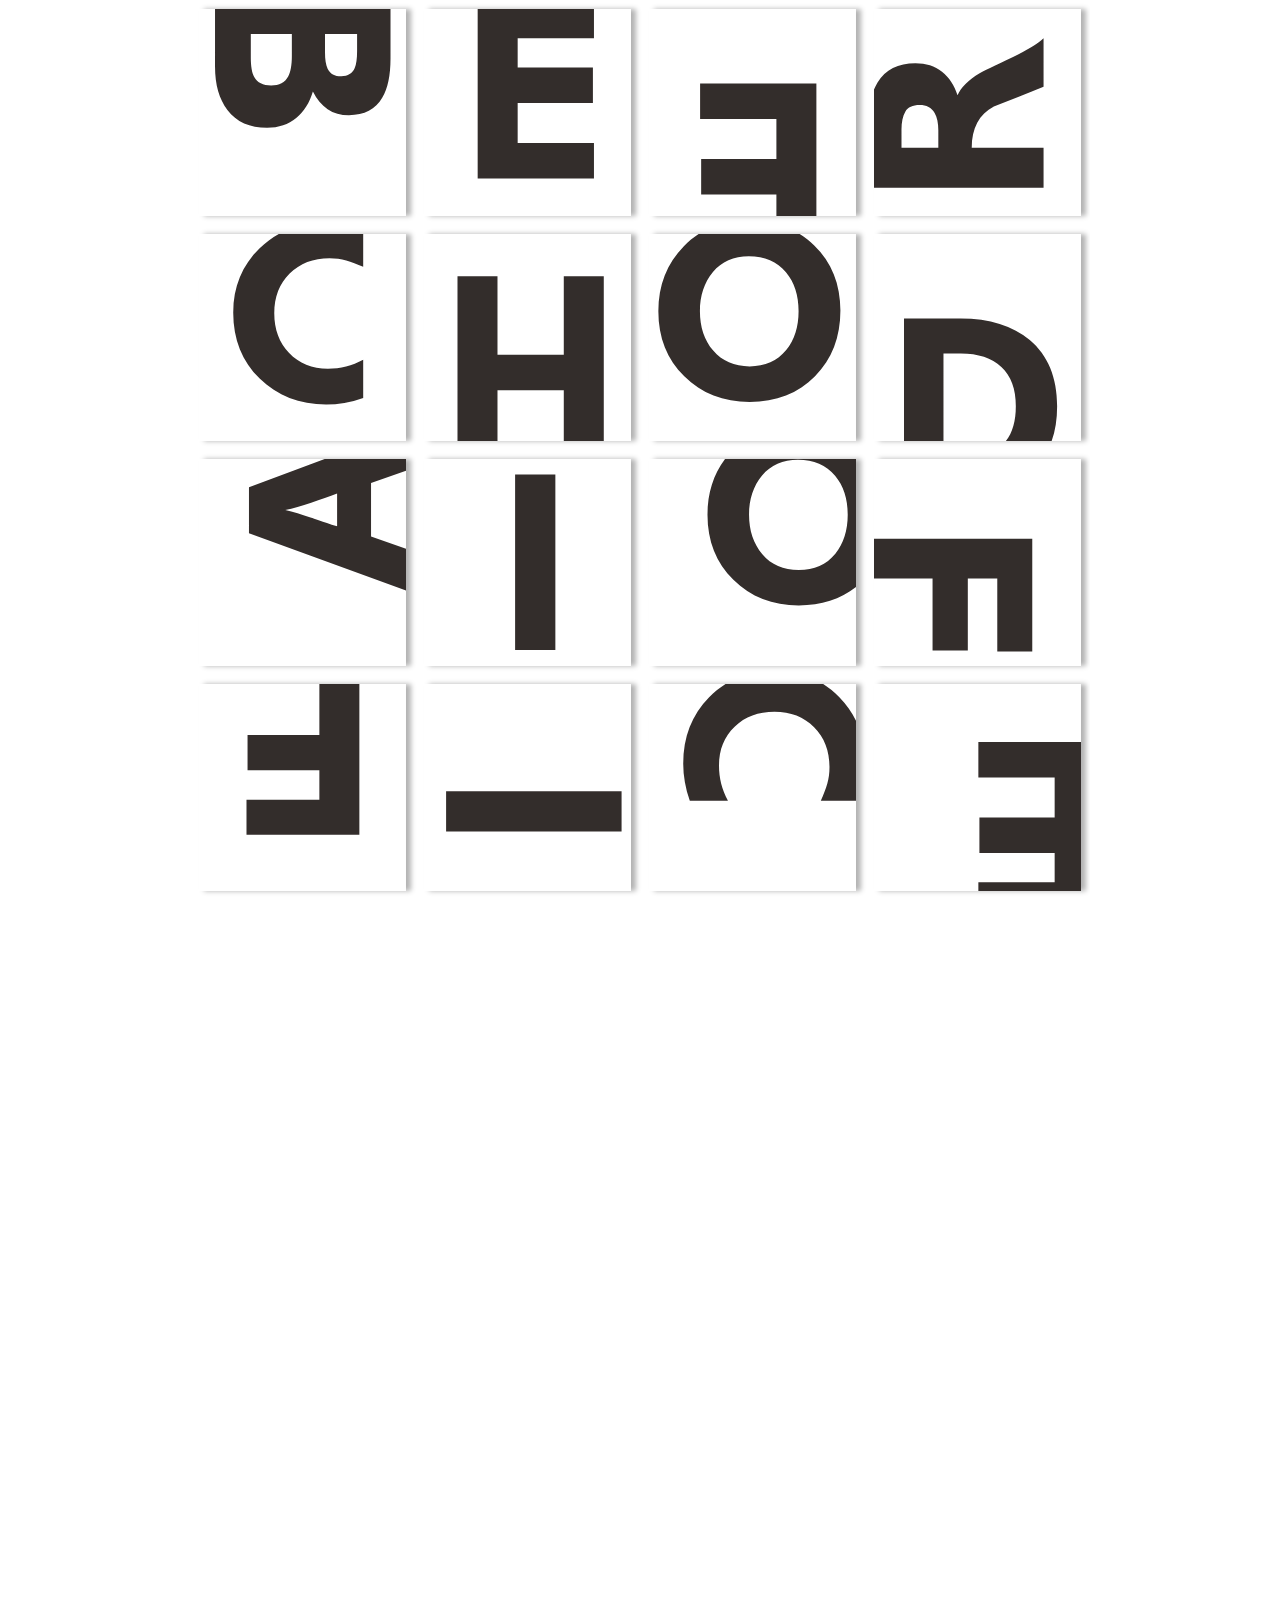
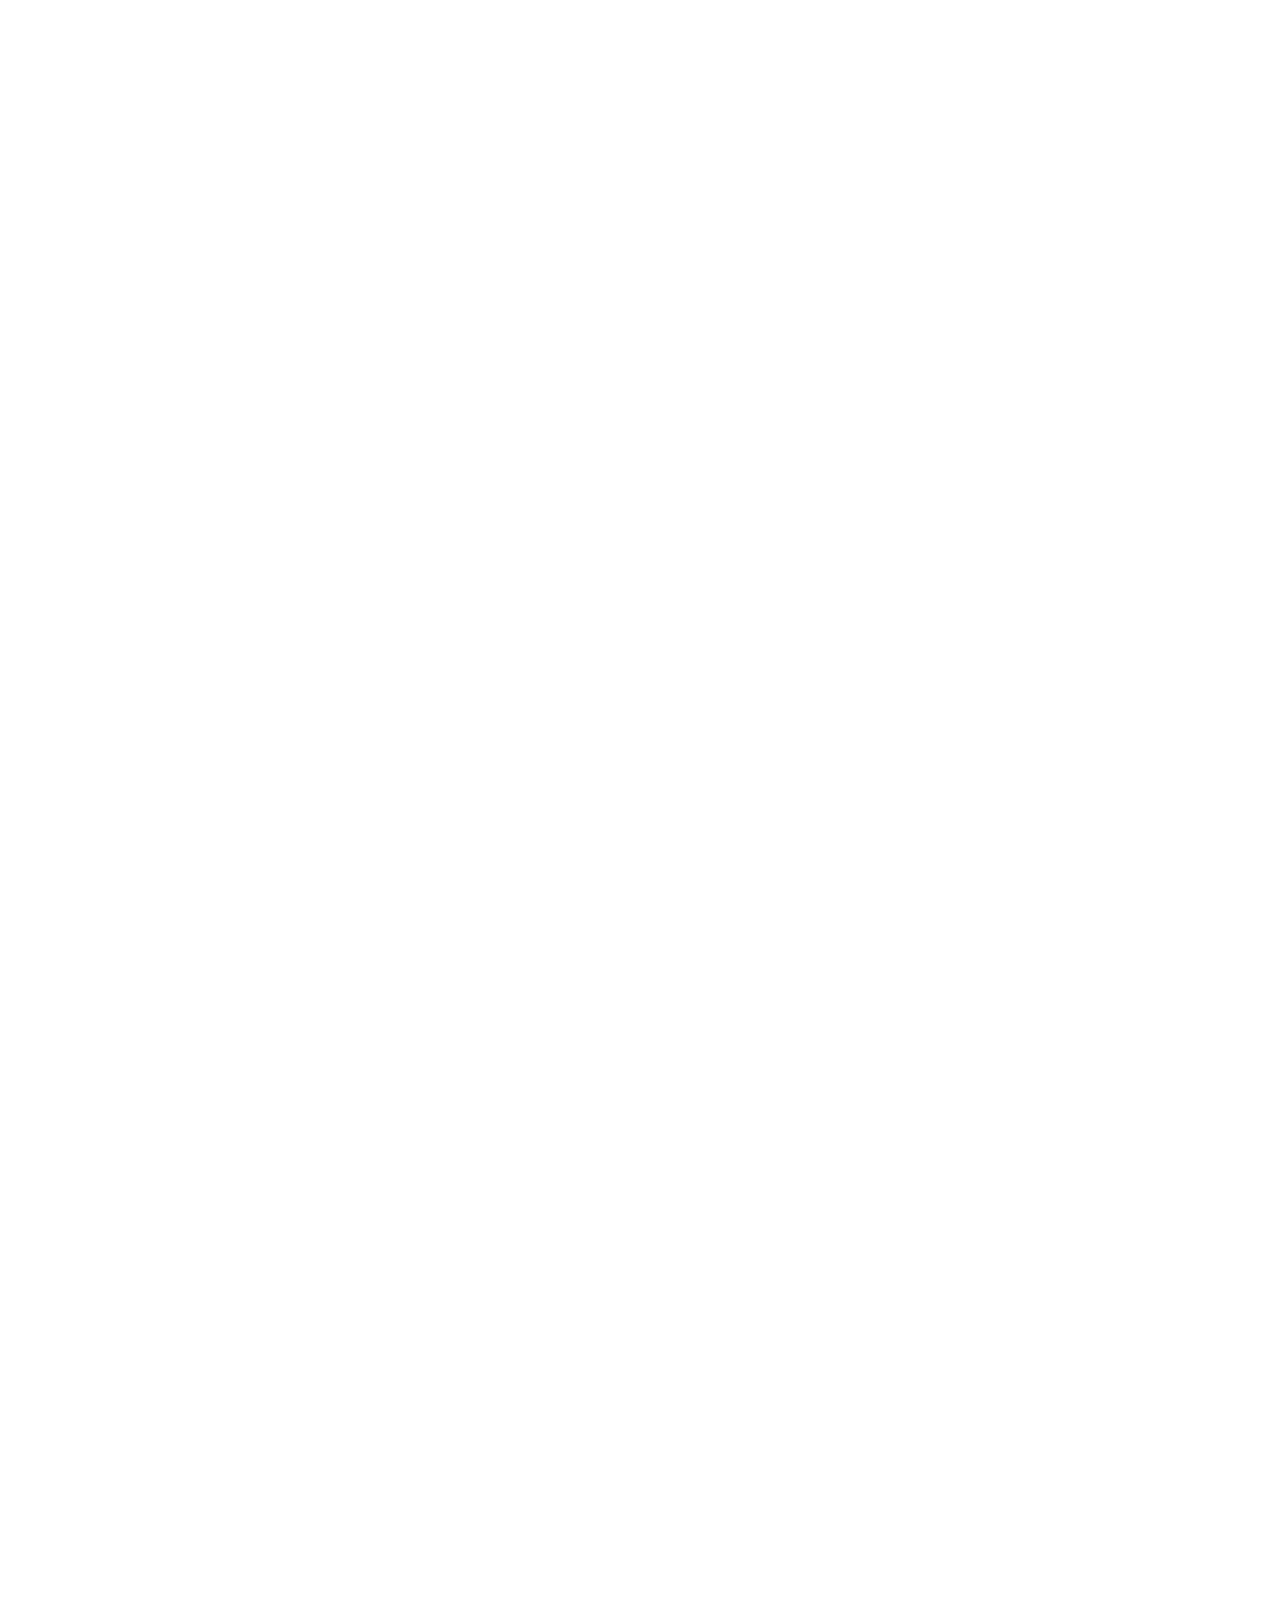
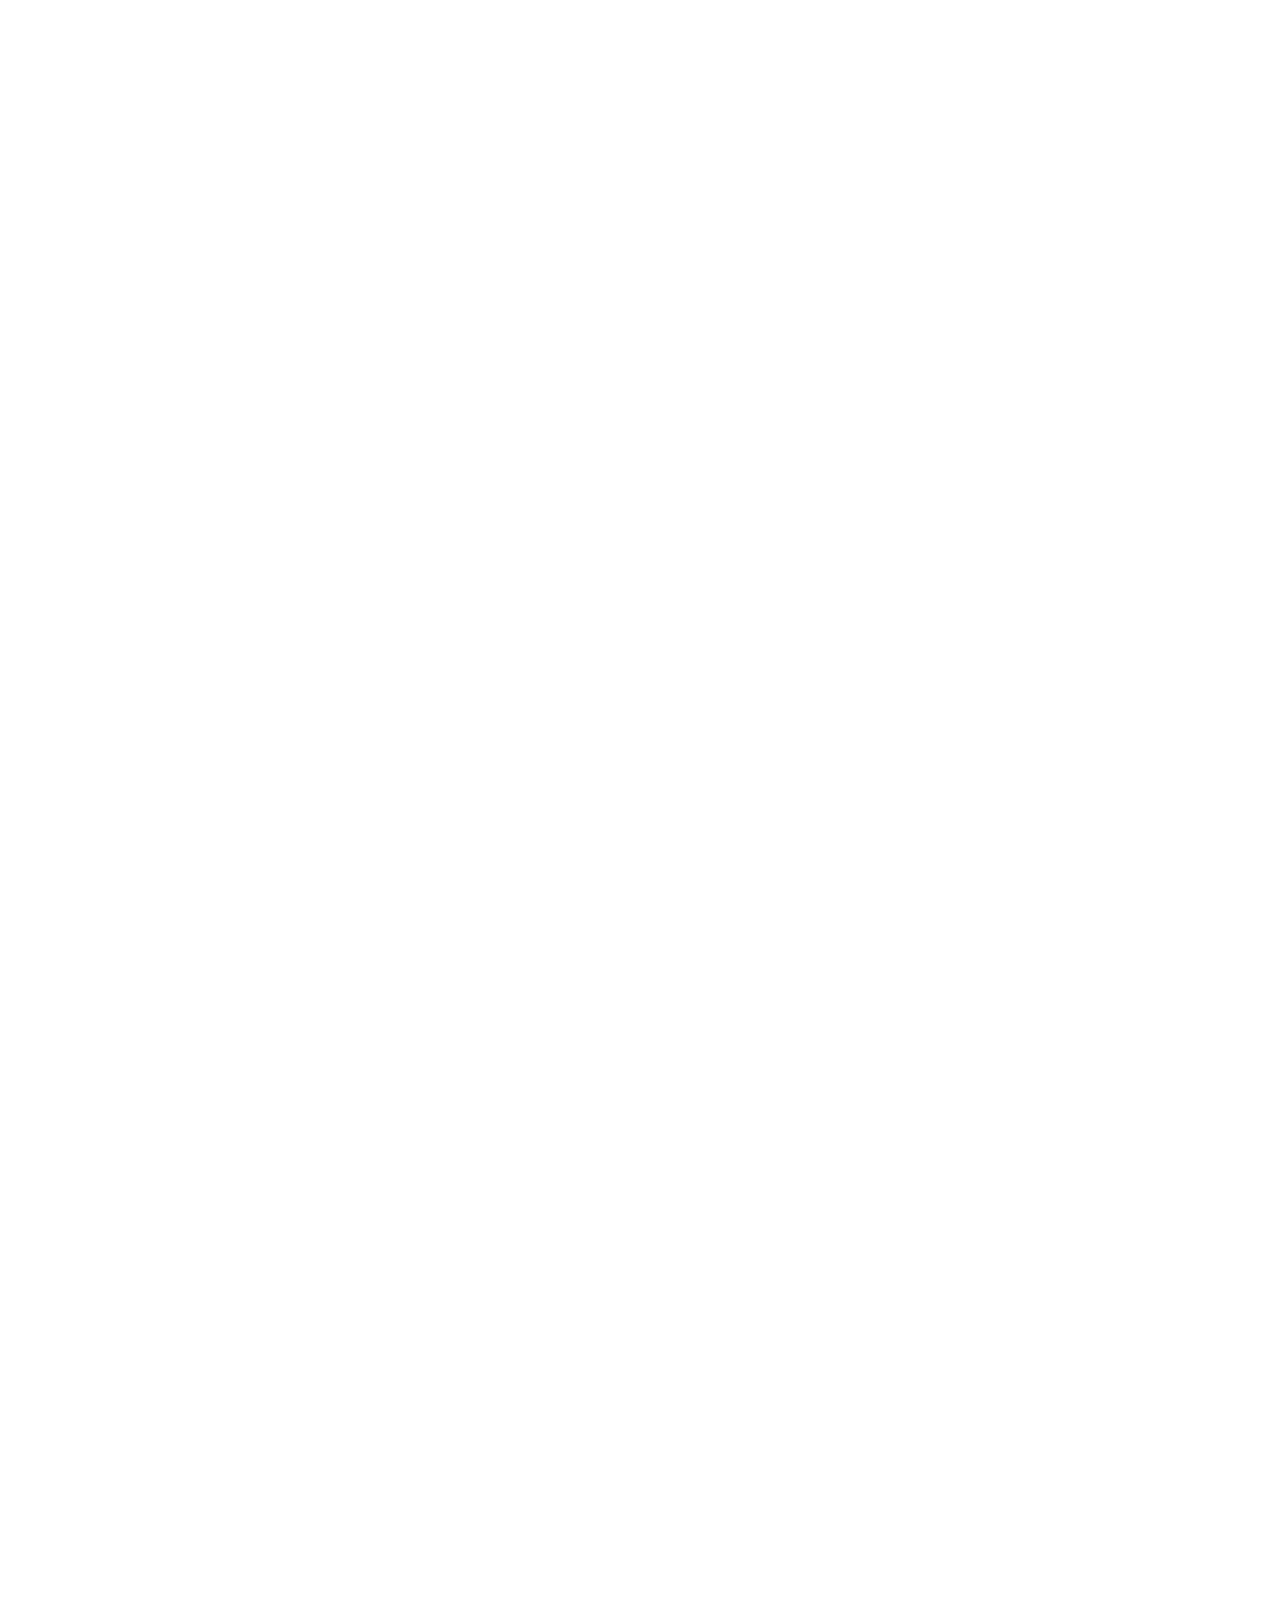
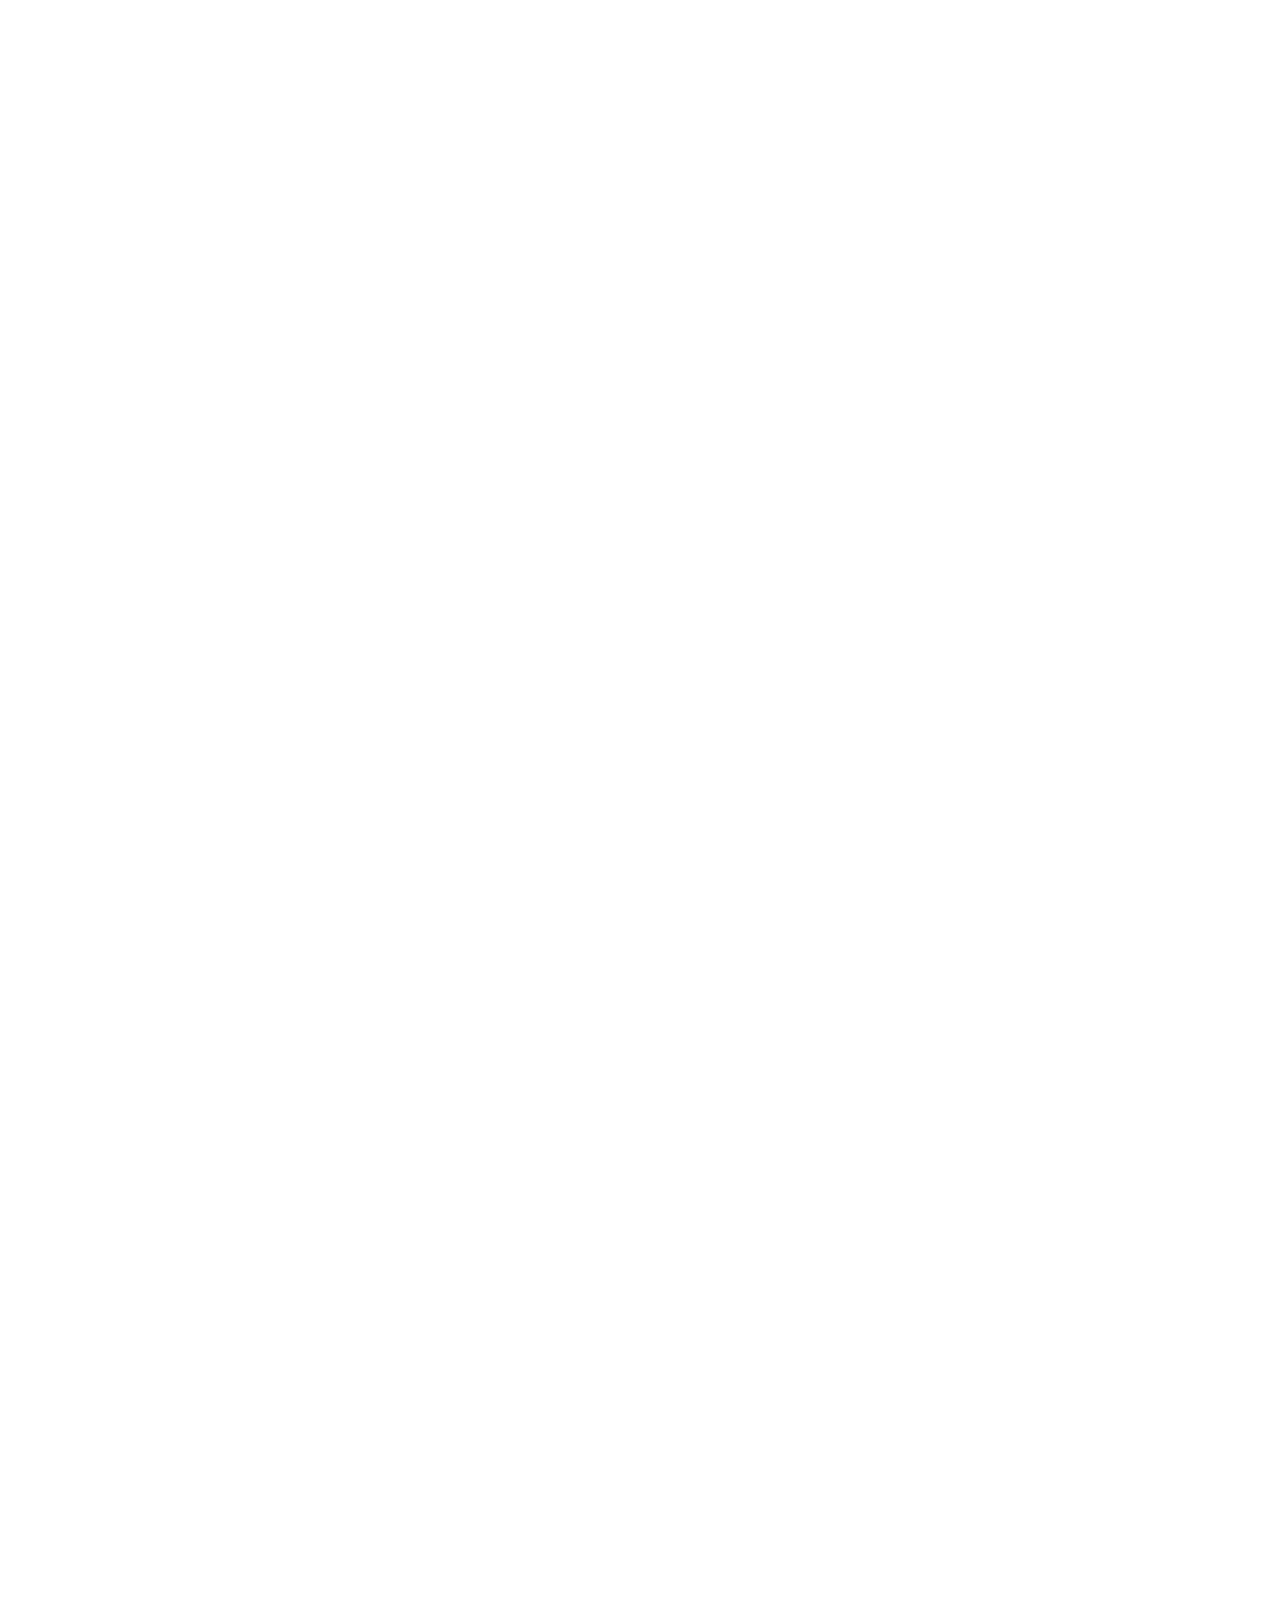
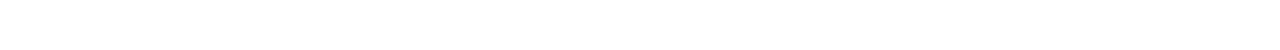
==== commit 6a8d429d: "panel center" ====
--- a/index2.html
+++ b/index2.html
@@ -14,15 +14,15 @@
 </head>
 
 <body>
-    <div id="impress">
-        <div id="slide1" class="step" data-x="0" data-y="0">
+        <div id="impress">
+            <div id="slide1" class="step" data-x="0" data-y="0">
             <!-- <q>Aren’t you just <b>bored</b> with all those slides-based presentations?</q> -->
             <!-- <iframe src="index.html" frameborder="0"></iframe> -->
             <center>
                 <div class="panel">
                     <div class="row">
-                        <div onclick="toggle(0,0);" class="block b1">
-                            <a href="#anchor"></a>
+                            <div onclick="toggle(0,0);" class="block b1">
+                            <a href="#/slide3"></a>
                             <div class="svg-wrapper">
                                 <img src="asset/img/brco-1.svg" alt="B">
                             </div>
@@ -150,6 +150,7 @@
                 <h2>
                     増永進之介、yoco tune プロフィール
                 </h2>
+                <img src="asset/img/profile.svg" alt="profile">
             </section>
         </div>
 
--- a/style.css
+++ b/style.css
@@ -247,9 +247,9 @@
   background-color: #D1D1D1;
 }
 
-/* to impress */
+/* start impress area*/
 .step {
-  opacity: 0.8;
+  opacity: 0;
   transition: opacity 0.5s;
   position: relative;
   /* width: 900px; */
@@ -271,12 +271,15 @@
   font-family: 'PT Serif', georgia, serif;
   -webkit-overflow-scrolling: scroll;
   overflow: scroll;
-  background-color: #444444;
+  /* background-color: #444444; */
+  pointer-events: none;
 }
 .step.active {
   opacity: 1;
   transition: opacity 0.5s;
+  pointer-events: auto;
 }
 #impress {
   /* overflow: hidden;  */
-}+}
+/* end impress area*/
--- a/impress.js/css/impress-demo.css
+++ b/impress.js/css/impress-demo.css
@@ -103,7 +103,7 @@
 /*
     ... and give links a nice look.
 */
-/* a {
+a {
     color: inherit;
     text-decoration: none;
     padding: 0 0.1em;
@@ -122,7 +122,7 @@
 a:focus {
     background: rgba(255,255,255,1);
     text-shadow: -1px -1px 2px rgba(100,100,100,0.5);
-} */
+}
 
 /*
     Because the main point behind the impress.js demo is to demo impress.js
@@ -166,7 +166,6 @@
 .step {
     position: relative;
     width: 900px;
-    /* width: 100%; */
     padding: 40px;
     margin: 20px auto;
 
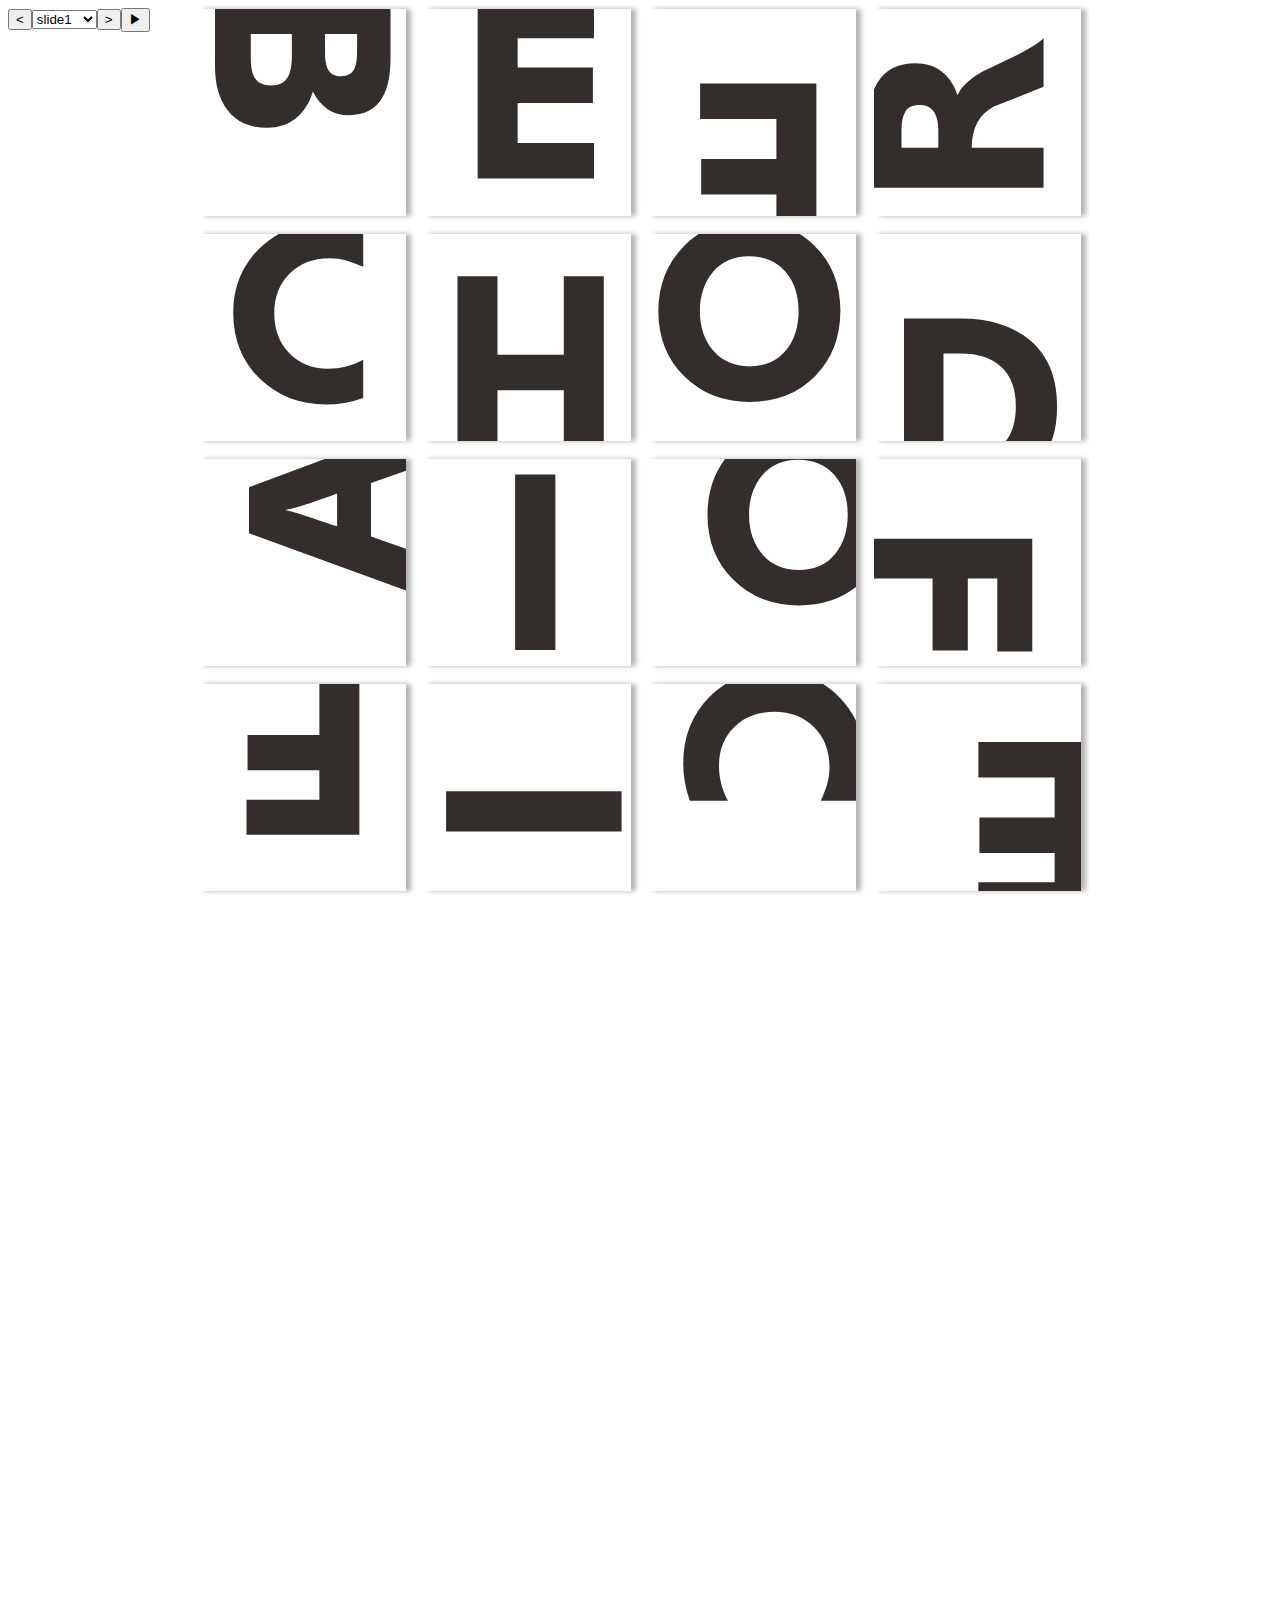
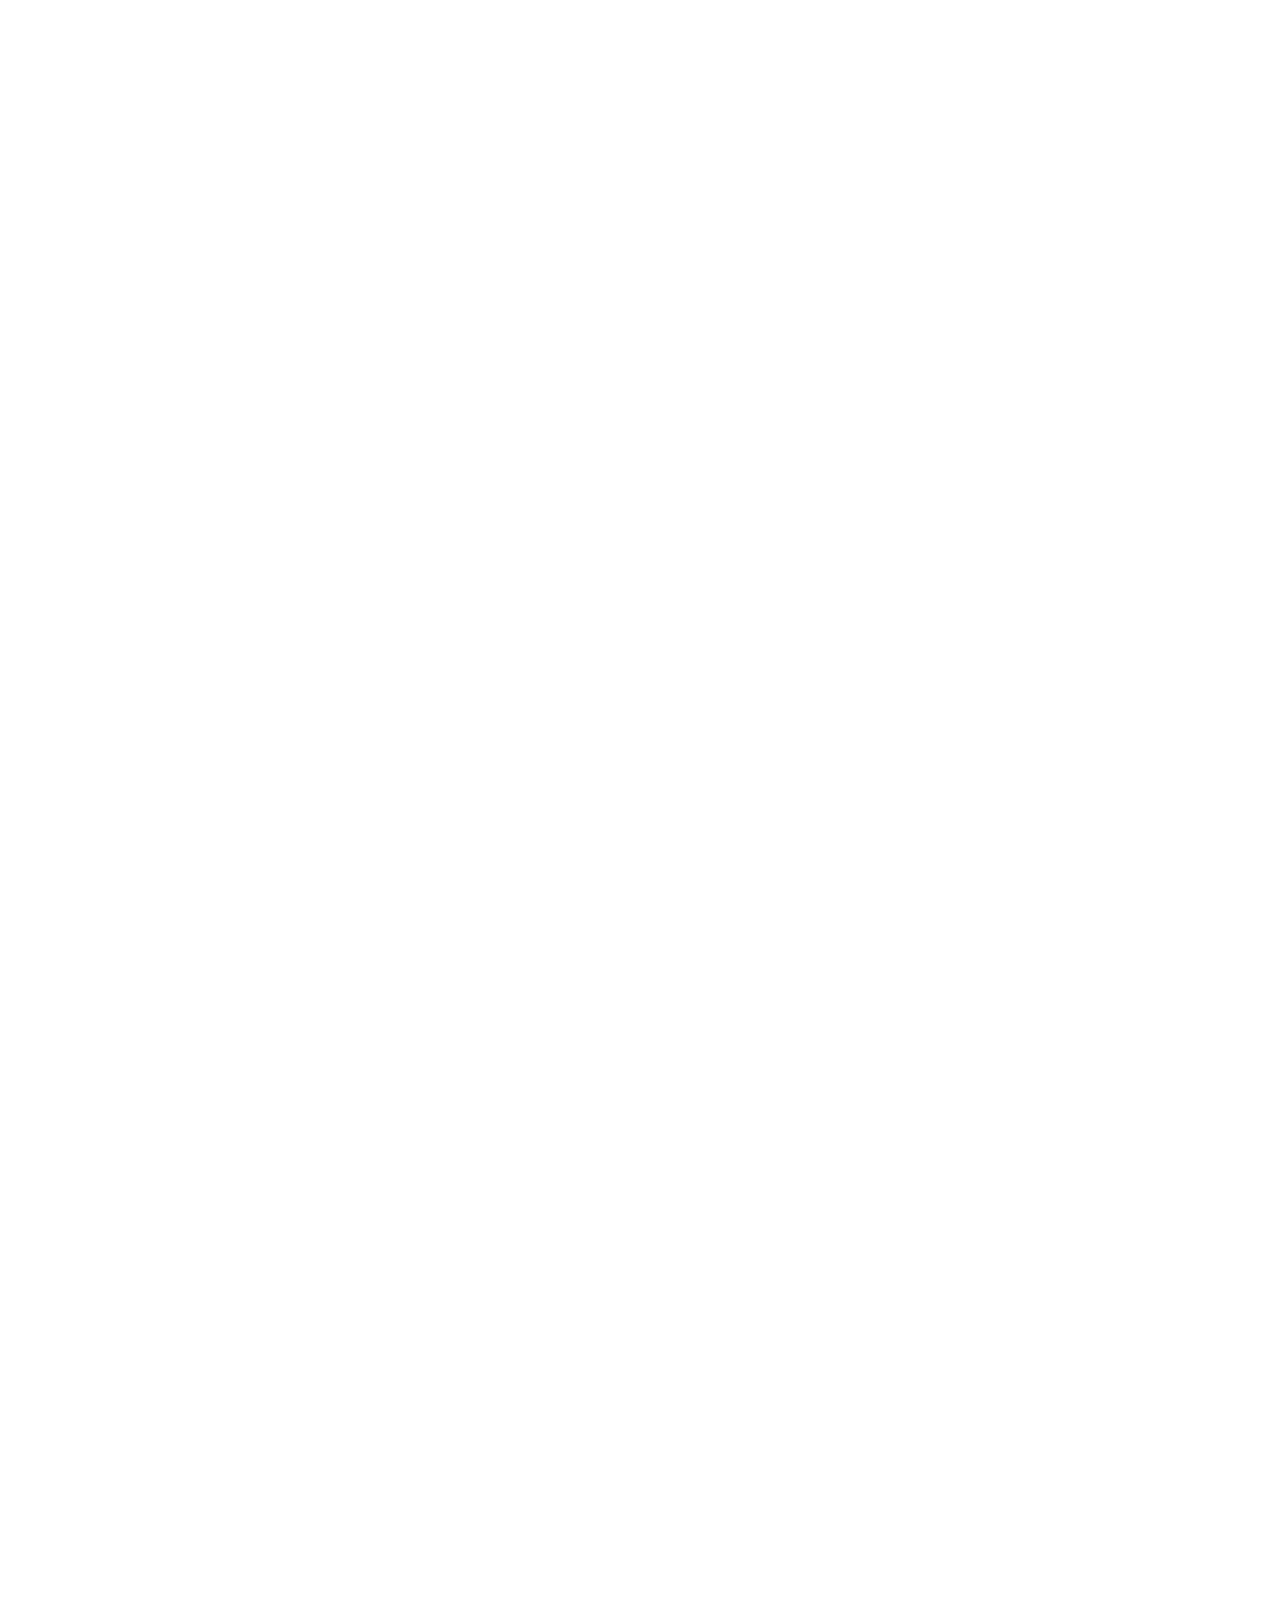
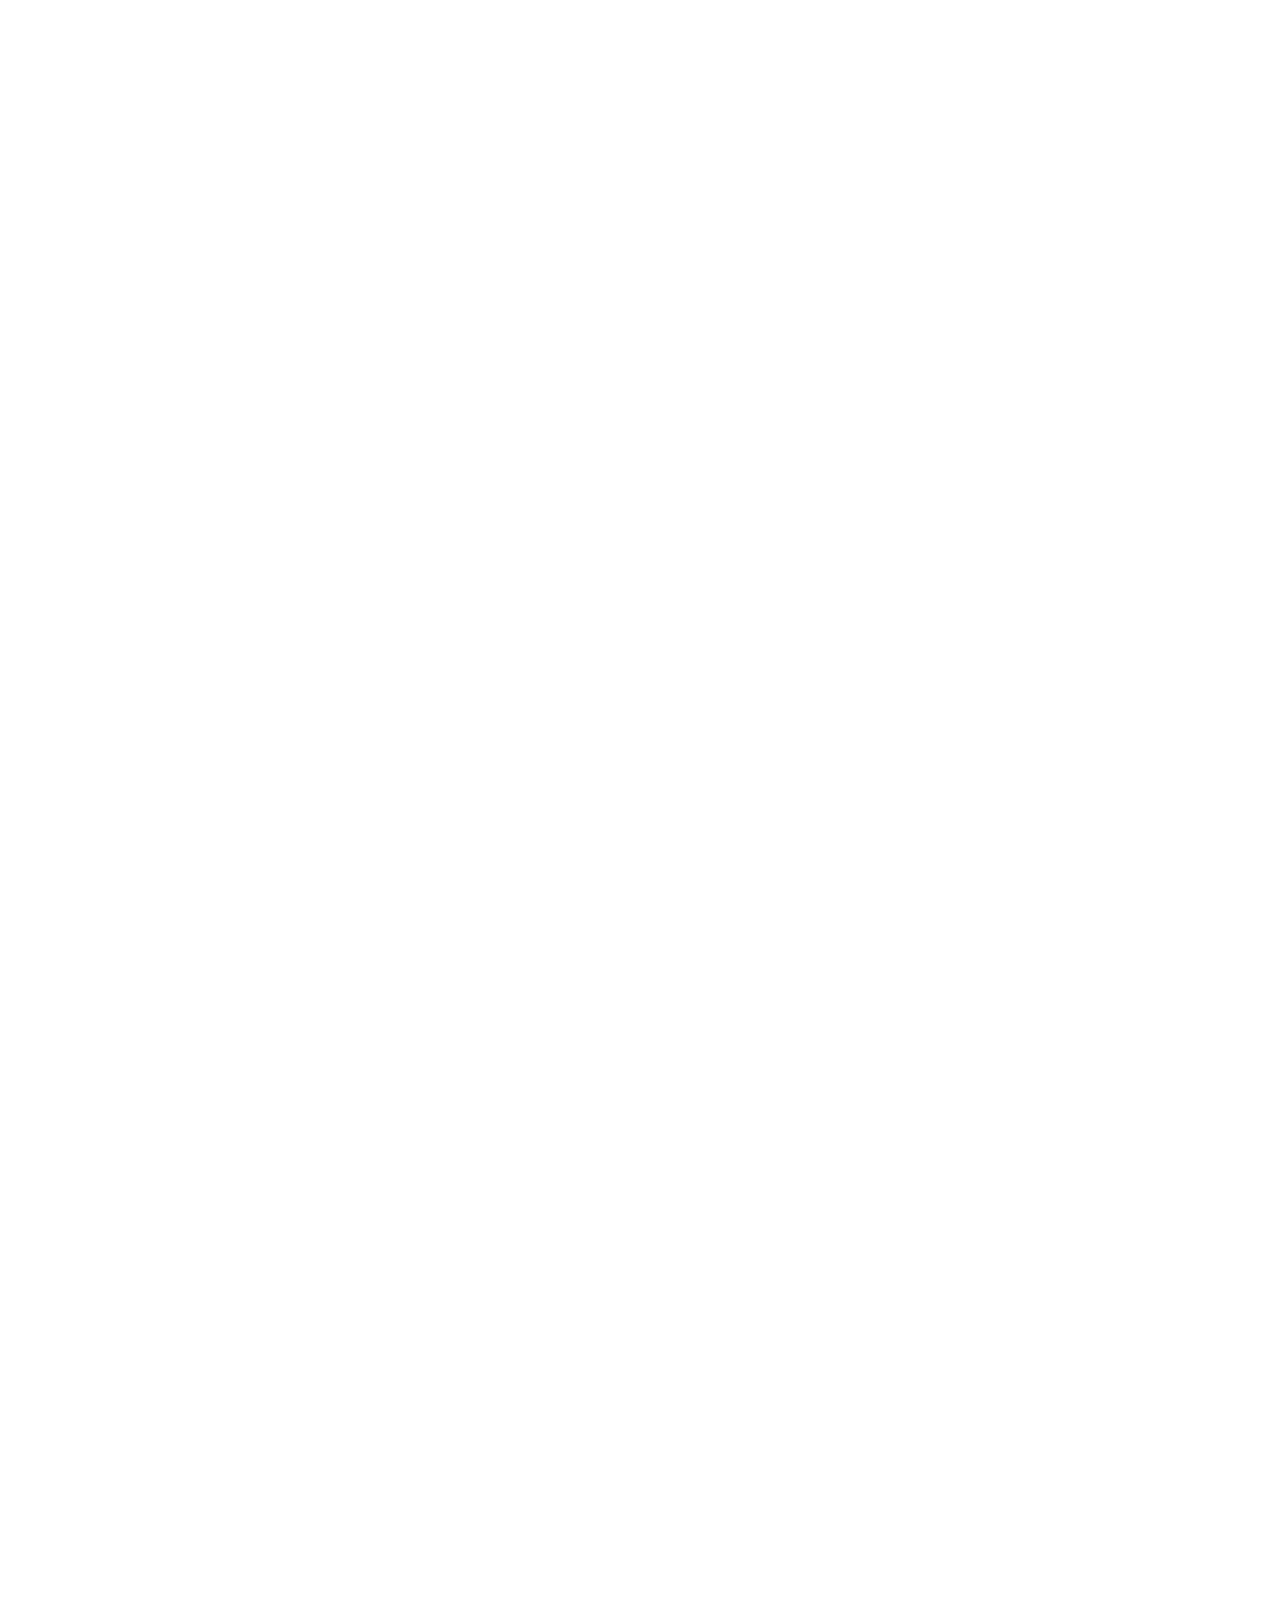
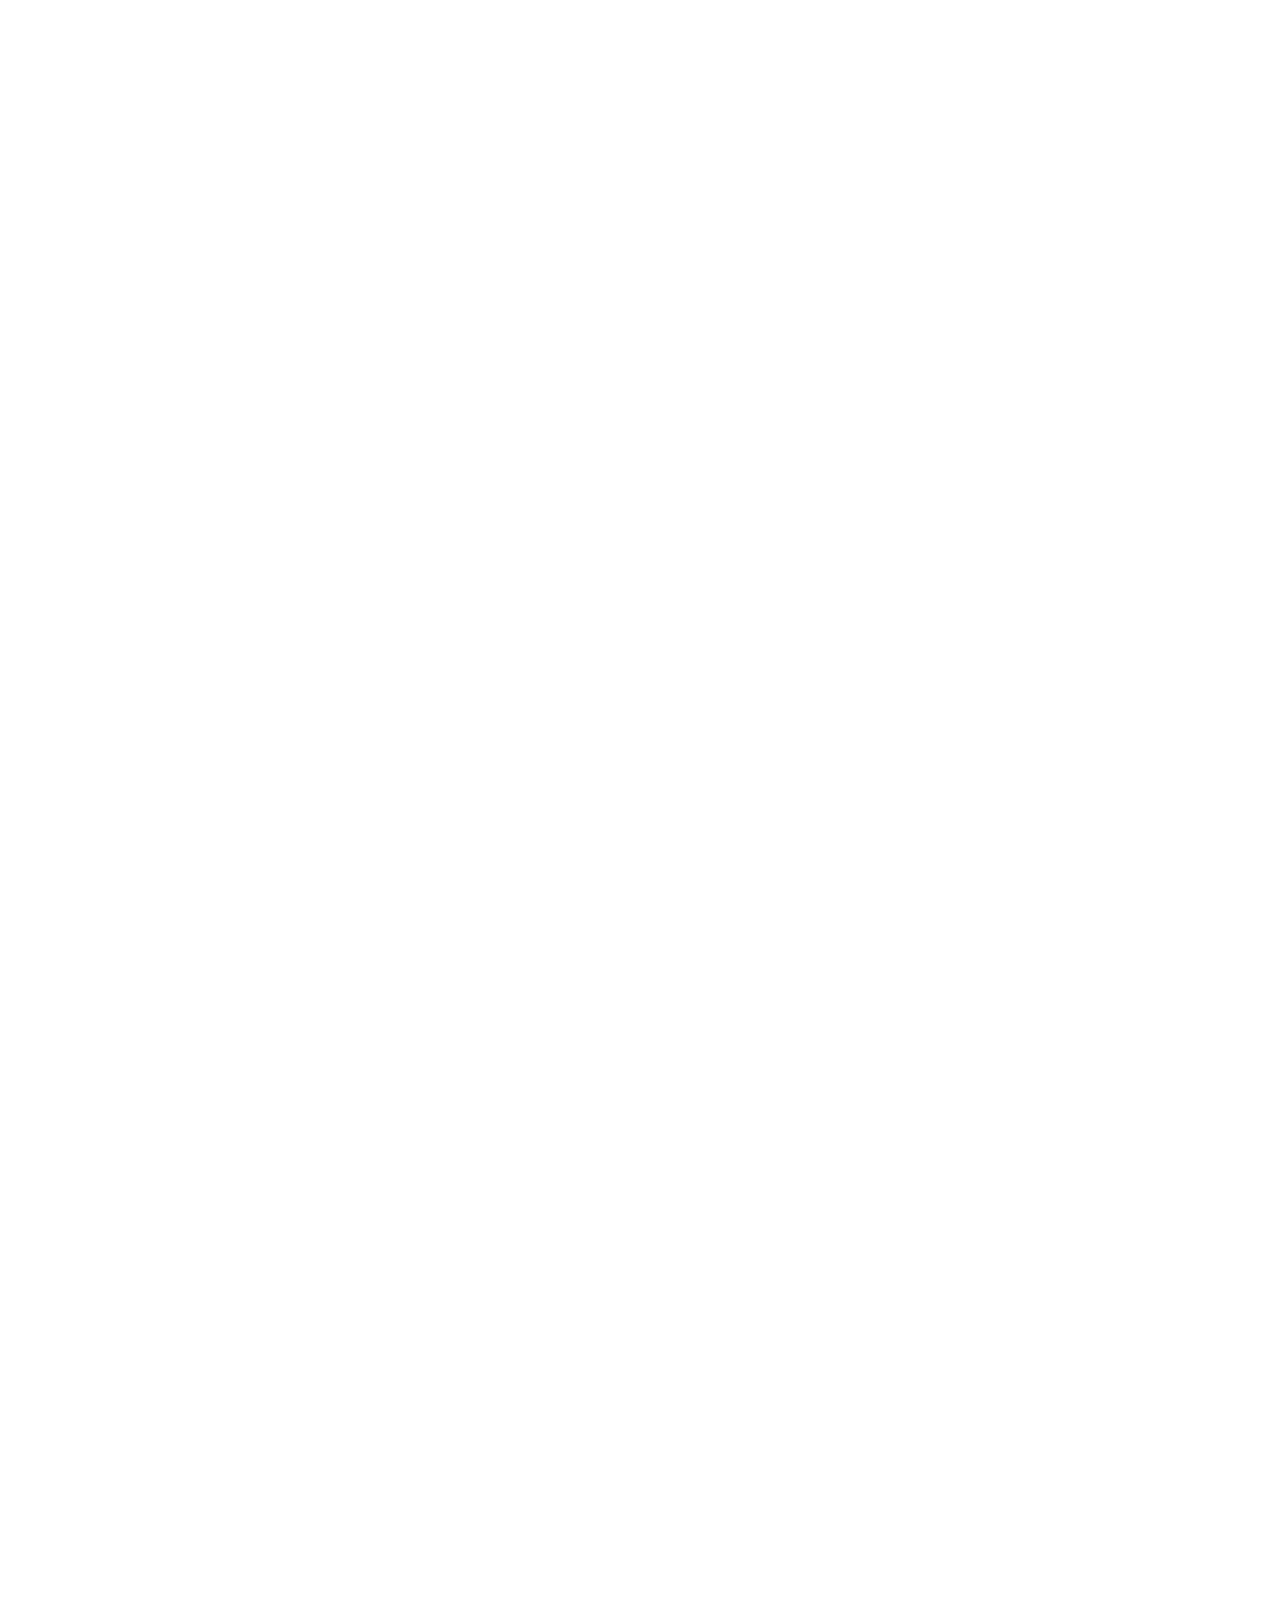
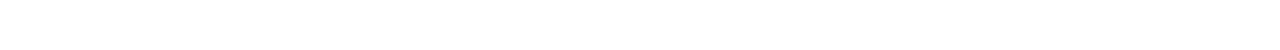
==== commit 81d8d4f6: "calendar" ====
--- a/index2.html
+++ b/index2.html
@@ -14,14 +14,16 @@
 </head>
 
 <body>
-        <div id="impress">
-            <div id="slide1" class="step" data-x="0" data-y="0">
+    <div id="impress-toolbar">
+        </div>
+    <div id="impress">
+        <div id="slide1" class="step" data-x="0" data-y="0">
             <!-- <q>Aren’t you just <b>bored</b> with all those slides-based presentations?</q> -->
             <!-- <iframe src="index.html" frameborder="0"></iframe> -->
             <center>
                 <div class="panel">
                     <div class="row">
-                            <div onclick="toggle(0,0);" class="block b1">
+                        <div onclick="toggle(0,0);" class="block b1">
                             <a href="#/slide3"></a>
                             <div class="svg-wrapper">
                                 <img src="asset/img/brco-1.svg" alt="B">
@@ -137,11 +139,14 @@
         <div id="slide3" class="step" data-x="2000" data-y="1000" data-rotate="180" data-scale="6">
             <section>
                 <h2>
-                    Beer chodai officeについて
+                    Beer Chodai Officeについて
                 </h2>
                 <span class="try">then you should try</span>
-                <h1>impress.js<sup>*</sup></h1>
+                <h1>Art Music and Beer<sup>*</sup></h1>
                 <span class="footnote"><sup>*</sup> no rhyme intended</span>
+                <p>B.C は アート作品の販売、ウォールアート、
+                    各種イベント企画、運営、飲食営業、コンサルティングを行っています。
+                </p>
             </section>
         </div>
 
@@ -150,7 +155,9 @@
                 <h2>
                     増永進之介、yoco tune プロフィール
                 </h2>
-                <img src="asset/img/profile.svg" alt="profile">
+                <div>
+                    <img src="asset/img/profile.svg" alt="profile">
+                </div>
             </section>
         </div>
 
@@ -222,6 +229,28 @@
     </div>
     <script src="impress.js/js/impress.js"></script>
     <script>impress().init();</script>
+    <script>
+        var paragraph = document.querySelector('p');
+        paragraph.scrollTop = 1;
+
+        window.addEventListener('touchmove', function (event) {
+            if (event.target === paragraph && paragraph.scrollTop !== 0 && paragraph.scrollTop + paragraph.clientHeight !== paragraph.scrollHeight) {
+                event.stopPropagation();
+            }
+            else {
+                event.preventDefault();
+            }
+        });
+
+        paragraph.addEventListener('scroll', function (event) {
+            if (paragraph.scrollTop === 0) {
+                paragraph.scrollTop = 1;
+            }
+            else if (paragraph.scrollTop + paragraph.clientHeight === paragraph.scrollHeight) {
+                paragraph.scrollTop = paragraph.scrollTop - 1;
+            }
+        });
+    </script>
 
 </body>
 
--- a/style.css
+++ b/style.css
@@ -31,7 +31,12 @@
     display:table-cell;
     vertical-align: middle;
   }
-  
+  img{
+    max-width:100%;
+  }
+  p{
+    padding:10%;
+  }
   .container {
     text-align:center;
   }
@@ -254,11 +259,11 @@
   position: relative;
   /* width: 900px; */
   width: 100vw;
+  height: auto;
+  min-height: 100vh;
   /* padding: 40px; */
   /* margin: 20px auto; */
   margin: 0 auto;
-  max-width:100vh;
-  height:100vh;
   top: 50%;
   -webkit-transform: translateY(-50%); /* Safari用 */
   transform: translateY(-50%);
@@ -283,3 +288,7 @@
   /* overflow: hidden;  */
 }
 /* end impress area*/
+
+#impress-toolbar{
+  z-index: -100;
+}--- a/impress.js/css/impress-demo.css
+++ b/impress.js/css/impress-demo.css
@@ -103,7 +103,7 @@
 /*
     ... and give links a nice look.
 */
-a {
+/* a {
     color: inherit;
     text-decoration: none;
     padding: 0 0.1em;
@@ -122,7 +122,7 @@
 a:focus {
     background: rgba(255,255,255,1);
     text-shadow: -1px -1px 2px rgba(100,100,100,0.5);
-}
+} */
 
 /*
     Because the main point behind the impress.js demo is to demo impress.js
@@ -166,6 +166,7 @@
 .step {
     position: relative;
     width: 900px;
+    /* width: 100%; */
     padding: 40px;
     margin: 20px auto;
 
